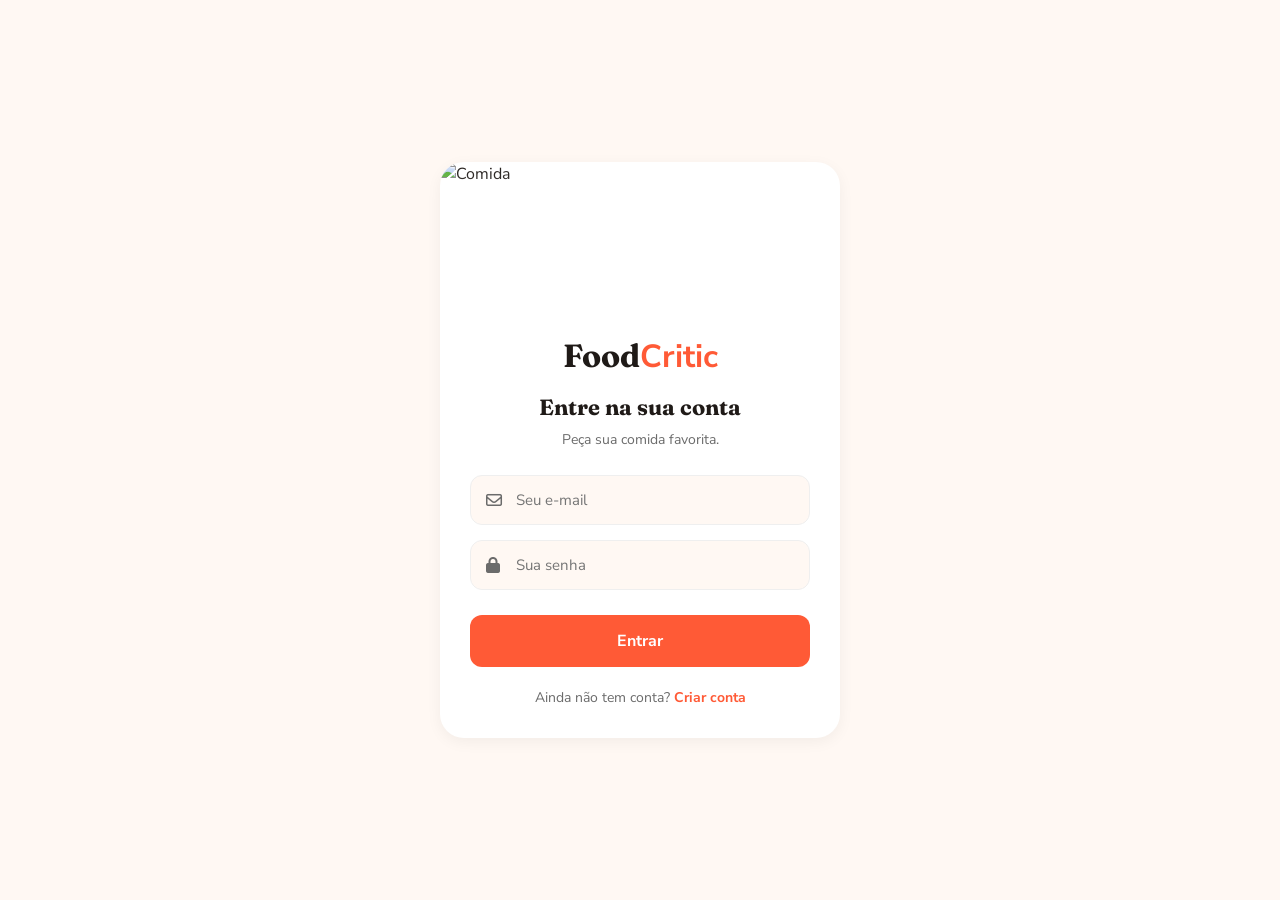
==== login.html @ bb3d12ed "Adicina novas funcionalidades" ====
<!DOCTYPE html>
<html lang="pt-BR">
<head>
  <meta charset="UTF-8">
  <meta name="viewport" content="width=device-width, initial-scale=1.0">
  <title>Entrar - FoodCritic</title>
  <link href="https://fonts.googleapis.com/css2?family=Fraunces:opsz,wght@9..144,700&family=Nunito+Sans:wght@400;600;700;800&display=swap" rel="stylesheet">
  <link href="https://cdnjs.cloudflare.com/ajax/libs/font-awesome/6.5.1/css/all.min.css" rel="stylesheet">
  <link rel="stylesheet" href="css/style.css">
</head>
<body class="login-page">
  <div id="toast-container" class="toast-container"></div>
  <div class="login-container">
    <div class="login-hero">
      <img src="https://images.unsplash.com/photo-1504674900247-0877df9cc836?auto=format&fit=crop&w=800&q=80" alt="Comida">
      <div class="login-hero-overlay"></div>
    </div>
    <div class="login-content">
      <h1 class="login-logo">Food<span>Critic</span></h1>
      <h2 class="login-title">Entre na sua conta</h2>
      <p class="login-subtitle">Peça sua comida favorita.</p>
      <div class="login-form">
        <div class="input-icon-group">
          <i class="far fa-envelope"></i>
          <input type="email" id="auth-email" placeholder="Seu e-mail">
        </div>
        <div class="input-icon-group">
          <i class="fas fa-lock"></i>
          <input type="password" id="auth-password" placeholder="Sua senha">
        </div>
        <button class="btn-auth-primary" onclick="fazerLogin()">Entrar</button>
      </div>
      <p class="login-footer">Ainda não tem conta? <a href="register.html">Criar conta</a></p>
    </div>
  </div>
  <script src="https://cdn.jsdelivr.net/npm/@supabase/supabase-js@2"></script>
  <script src="js/config.js"></script>
  <script src="js/auth.js"></script>
</body>
</html>
---- css/style.css ----
:root { --primary: #ff5a36; --primary-hover: #e04e2d; --bg: #fff8f3; --surface: #fff; --text: #1f1a17; --text-light: #6b6b6b; --border: #efefef; --radius: 16px; --shadow: 0 4px 15px rgba(0,0,0,0.05); }
* { margin: 0; padding: 0; box-sizing: border-box; font-family: 'Nunito Sans', sans-serif; }
body { background-color: var(--bg); color: var(--text); line-height: 1.5; padding-bottom: 70px; }
@media (min-width: 900px) { body { padding-bottom: 0; } }
.logo, h1, h2, h3 { font-family: 'Fraunces', serif; font-weight: 700; }
.muted { color: var(--text-light); font-size: 14px; } .small { font-size: 13px; } .muted-small { color: var(--text-light); font-size: 13px; margin-top: 2px; }
.app-layout { display: flex; min-height: 100vh; max-width: 1200px; margin: 0 auto; }
.sidebar-left, .sidebar-right { display: none; } .main-content { flex: 1; padding: 20px; max-width: 700px; margin: 0 auto; }
@media (min-width: 900px) { .app-layout { padding: 0 20px; } .sidebar-left { display: flex; flex-direction: column; width: 240px; padding: 30px 20px; border-right: 1px solid var(--border); height: 100vh; position: sticky; top: 0; } .sidebar-right { display: block; width: 300px; padding: 30px 20px; border-left: 1px solid var(--border); height: 100vh; position: sticky; top: 0; overflow-y: auto; } .main-content { max-width: none; padding: 40px; } .bottom-nav { display: none; } }
.logo-sidebar { font-size: 28px; margin-bottom: 40px; color: var(--primary); } .nav-menu { display: flex; flex-direction: column; gap: 10px; flex: 1; }
.nav-btn { display: flex; align-items: center; gap: 15px; padding: 15px 20px; background: transparent; border: none; border-radius: 12px; font-size: 16px; font-weight: 600; color: var(--text); cursor: pointer; text-align: left; position: relative; }
.nav-btn.active { background: var(--surface); box-shadow: var(--shadow); color: var(--primary); }
.btn-logout-sidebar { display: flex; align-items: center; gap: 15px; padding: 15px 20px; background: #fff0f0; color: #d32f2f; border: none; border-radius: 12px; font-weight: 700; cursor: pointer; margin-top: auto; }
.bottom-nav { display: flex; justify-content: space-around; position: fixed; bottom: 0; width: 100%; background: var(--surface); border-top: 1px solid var(--border); padding: 10px 0; z-index: 100; }
.bottom-nav .nav-btn { flex-direction: column; gap: 4px; padding: 8px; font-size: 12px; }
.badge { background: var(--primary); color: white; padding: 2px 6px; border-radius: 10px; font-size: 11px; font-weight: bold; position: absolute; top: 5px; right: 5px; } .bottom-nav .badge { position: static; margin-left: 5px; }
.facil-header { margin-bottom: 24px; } .logo-small { color: var(--primary); font-weight: 800; text-transform: uppercase; font-size: 12px; margin-bottom: 8px; } .page-title-facil { font-size: 26px; margin-bottom: 20px; } .section-title-lg { font-size: 18px; margin: 30px 0 15px; }
.cat-chips { display: flex; gap: 8px; overflow-x: auto; padding-bottom: 10px; scrollbar-width: none; }
.chip { background: var(--surface); border: 1px solid var(--border); padding: 8px 16px; border-radius: 20px; font-size: 14px; cursor: pointer; white-space: nowrap; color: var(--text); }
.chip.active { background: var(--text); color: white; border-color: var(--text); }
.rest-list { display: grid; grid-template-columns: 1fr; gap: 16px; } @media (min-width: 600px) { .rest-list { grid-template-columns: repeat(2, 1fr); } }
.rest-card-facil { background: var(--surface); border-radius: var(--radius); border: 1px solid var(--border); box-shadow: var(--shadow); overflow: hidden; display: flex; flex-direction: column; cursor: pointer; text-align: left; padding: 0; width: 100%; }
.rest-card-facil img { width: 100%; height: 140px; object-fit: cover; background: var(--border); } .rest-info { padding: 16px; } .rest-info h3 { font-size: 18px; margin-bottom: 4px; } .rest-info p { font-size: 14px; color: var(--text-light); }
.btn-back-facil { background: none; border: none; font-size: 15px; color: var(--text-light); font-weight: bold; cursor: pointer; margin-bottom: 20px; display: flex; align-items: center; gap: 8px; }
.cover-img { width: 100%; height: 220px; object-fit: cover; border-radius: var(--radius); margin-bottom: 20px; }
.dish-card-facil { display: flex; gap: 15px; background: var(--surface); border: 1px solid var(--border); border-radius: 12px; padding: 15px; margin-bottom: 15px; }
.dish-card-facil img { width: 90px; height: 90px; border-radius: 8px; object-fit: cover; background: var(--border); flex-shrink: 0; }
.dish-body-facil { flex: 1; display: flex; flex-direction: column; } .dish-price-facil { font-weight: bold; color: var(--primary); margin-top: 5px; font-size: 16px; }
.dish-card-facil.unavailable { opacity: 0.6; } .dish-card-facil.unavailable strong { text-decoration: line-through; }
.btn-big { display: inline-flex; align-items: center; justify-content: center; gap: 8px; padding: 14px 20px; border-radius: 12px; font-size: 16px; font-weight: bold; cursor: pointer; border: none; }
.btn-big-primary { background: var(--primary); color: white; } .btn-big-block { width: 100%; } .btn-big-sm { padding: 8px 16px; font-size: 14px; } .btn-big:disabled { opacity: 0.5; cursor: not-allowed; }
.qty-control { display: inline-flex; align-items: center; background: var(--bg); border: 1px solid var(--border); border-radius: 8px; overflow: hidden; }
.qty-control button { background: none; border: none; padding: 8px 12px; font-size: 18px; font-weight: bold; cursor: pointer; color: var(--primary); } .qty-control span { font-weight: bold; min-width: 20px; text-align: center; }
.cart-item-facil { display: flex; justify-content: space-between; align-items: center; padding: 16px 0; border-bottom: 1px solid var(--border); }
.cart-item-info strong { display: block; font-size: 16px; } .cart-item-info .price { color: var(--primary); font-weight: bold; font-size: 14px; }
.total-bar { display: flex; justify-content: space-between; font-size: 20px; font-weight: bold; margin: 24px 0; padding-top: 16px; border-top: 2px dashed var(--border); }
.empty-box { text-align: center; padding: 40px 20px; background: var(--surface); border-radius: var(--radius); border: 1px solid var(--border); } .empty-box i { font-size: 40px; color: var(--text-light); margin-bottom: 15px; } .empty-box p { margin-bottom: 20px; color: var(--text-light); }
.field-facil { margin-bottom: 16px; } .field-facil label { display: block; font-size: 14px; font-weight: bold; margin-bottom: 8px; }
.field-facil input { width: 100%; padding: 14px; border: 1px solid var(--border); border-radius: 10px; font-size: 15px; outline: none; }
.field-facil input:focus { border-color: var(--primary); }
.pay-option { display: flex; align-items: center; gap: 15px; width: 100%; padding: 16px; background: var(--surface); border: 1px solid var(--border); border-radius: 12px; margin-bottom: 10px; cursor: pointer; font-size: 16px; font-weight: bold; text-align: left; }
.pay-option.active { border-color: var(--primary); background: #fff5f2; } .pay-option i:first-child { color: var(--primary); font-size: 20px; } .pay-option .check-icon { margin-left: auto; color: var(--primary); }
.change-box { background: var(--surface); border: 1px solid var(--border); padding: 16px; border-radius: 12px; margin-bottom: 20px; } .change-title { font-weight: bold; margin-bottom: 12px; } .change-row { display: flex; gap: 10px; }
.city-btn { background: var(--surface); border: 1px solid var(--border); padding: 8px 16px; border-radius: 20px; font-size: 14px; cursor: pointer; display: flex; align-items: center; gap: 6px; color: var(--text); } .city-btn.active { background: var(--primary); color: white; border-color: var(--primary); }
.timeline-step-facil { display: flex; gap: 16px; opacity: 0.5; } .timeline-step-facil.done, .timeline-step-facil.current { opacity: 1; }
.timeline-step-facil.current .step-dot { background: var(--primary); color: white; border-color: var(--primary); }
.step-dot { width: 40px; height: 40px; border-radius: 50%; background: var(--bg); border: 2px solid var(--border); display: flex; align-items: center; justify-content: center; color: var(--text-light); z-index: 2; }
.step-line { width: 2px; height: 30px; background: var(--border); margin-left: 19px; margin-top: -5px; margin-bottom: 5px; z-index: 1; }
.step-line.done { background: #2e7d32; }
.success-box { background: #e8f5e9; color: #2e7d32; padding: 16px; border-radius: 12px; text-align: center; font-weight: bold; margin-bottom: 20px; display: flex; align-items: center; justify-content: center; gap: 10px; }
.summary-row { display: flex; justify-content: space-between; margin-bottom: 10px; font-size: 15px; } .summary-total { font-weight: bold; font-size: 18px; margin-top: 10px; padding-top: 10px; border-top: 1px solid var(--border); }
.summary-meta { font-size: 13px; color: var(--text-light); margin-top: 20px; background: var(--surface); padding: 16px; border-radius: 12px; border: 1px solid var(--border); line-height: 1.6; }
.sidebar-section { background: var(--surface); border-radius: var(--radius); padding: 20px; border: 1px solid var(--border); margin-bottom: 20px; }
.sidebar-title { font-size: 18px; margin-bottom: 15px; } .sidebar-sub { font-size: 14px; color: var(--text-light); margin-bottom: 15px; }
.sidebar-items { display: flex; flex-direction: column; gap: 10px; margin-bottom: 15px; } .sidebar-item { display: flex; justify-content: space-between; font-size: 14px; }
.sidebar-total { display: flex; justify-content: space-between; font-weight: bold; font-size: 18px; padding-top: 15px; border-top: 1px solid var(--border); }
.toast-container { position: fixed; bottom: 20px; left: 50%; transform: translateX(-50%); z-index: 9999; display: flex; flex-direction: column; gap: 10px; }
.toast { background: var(--text); color: white; padding: 12px 24px; border-radius: 30px; font-size: 14px; font-weight: bold; box-shadow: 0 4px 12px rgba(0,0,0,0.2); }
.toast.error { background: #d32f2f; } .toast.success { background: #2e7d32; }
.empty-inline { text-align: center; color: var(--text-light); padding: 30px; font-style: italic; }
.login-page { display: flex; align-items: center; justify-content: center; min-height: 100vh; padding: 20px; }
.login-container { background: var(--surface); width: 100%; max-width: 400px; border-radius: 24px; overflow: hidden; box-shadow: var(--shadow); }
.login-hero { height: 180px; position: relative; } .login-hero img { width: 100%; height: 100%; object-fit: cover; }
.login-hero-overlay { position: absolute; inset: 0; background: linear-gradient(to top, var(--surface), transparent); }
.login-content { padding: 30px; margin-top: -40px; position: relative; z-index: 2; }
.login-logo { font-size: 32px; text-align: center; margin-bottom: 10px; } .login-logo span { color: var(--primary); }
.login-title { text-align: center; font-size: 22px; margin-bottom: 5px; } .login-subtitle { text-align: center; color: var(--text-light); font-size: 14px; margin-bottom: 25px; }
.input-icon-group { position: relative; margin-bottom: 15px; } .input-icon-group i { position: absolute; left: 16px; top: 50%; transform: translateY(-50%); color: var(--text-light); }
.input-icon-group input { width: 100%; padding: 14px 14px 14px 45px; border: 1px solid var(--border); border-radius: 12px; font-size: 15px; outline: none; background: var(--bg); }
.input-icon-group input:focus { border-color: var(--primary); }
.btn-auth-primary { width: 100%; padding: 15px; background: var(--primary); color: white; border: none; border-radius: 12px; font-size: 16px; font-weight: bold; cursor: pointer; margin-top: 10px; }
.login-footer { text-align: center; margin-top: 20px; font-size: 14px; color: var(--text-light); } .login-footer a { color: var(--primary); font-weight: bold; text-decoration: none; }
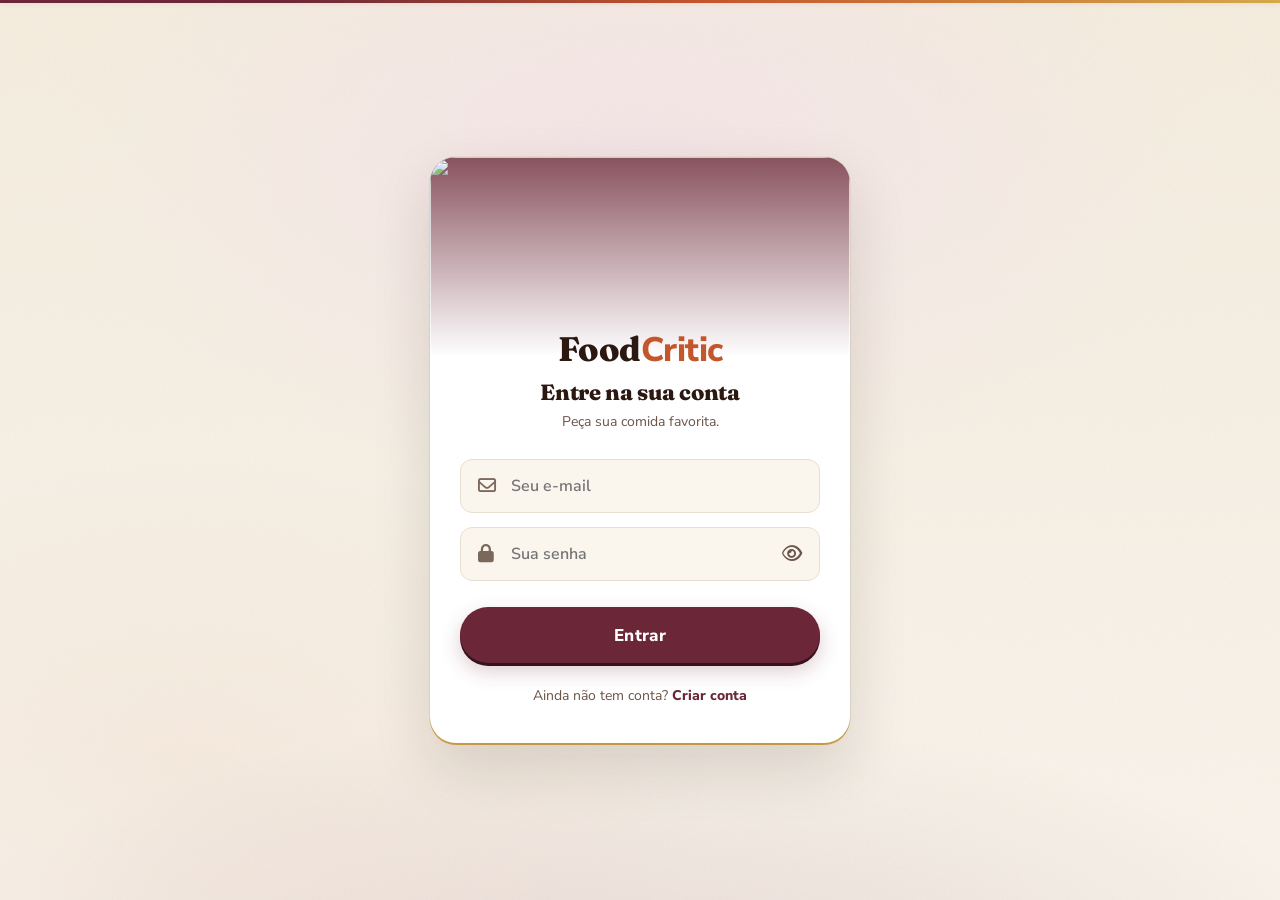
==== commit ea7cf4d0: "Adiciona melhorias de layout e logica" ====
--- a/login.html
+++ b/login.html
@@ -2,39 +2,53 @@
 <html lang="pt-BR">
 <head>
   <meta charset="UTF-8">
-  <meta name="viewport" content="width=device-width, initial-scale=1.0">
-  <title>Entrar - FoodCritic</title>
-  <link href="https://fonts.googleapis.com/css2?family=Fraunces:opsz,wght@9..144,700&family=Nunito+Sans:wght@400;600;700;800&display=swap" rel="stylesheet">
+  <meta name="viewport" content="width=device-width, initial-scale=1, viewport-fit=cover">
+  <meta name="theme-color" content="#6B2737">
+  <title>Entrar · FoodCritic Fácil</title>
+  <link rel="icon" href="data:image/svg+xml,%3Csvg xmlns='http://www.w3.org/2000/svg' viewBox='0 0 100 100'%3E%3Ctext y='.9em' font-size='90'%3E🍝%3C/text%3E%3C/svg%3E">
+  <link rel="preconnect" href="https://fonts.googleapis.com">
+  <link rel="preconnect" href="https://fonts.gstatic.com" crossorigin>
+  <link href="https://fonts.googleapis.com/css2?family=Fraunces:opsz,wght@9..144,700;9..144,800;9..144,900&family=Nunito+Sans:wght@400;600;700;800;900&display=swap" rel="stylesheet">
   <link href="https://cdnjs.cloudflare.com/ajax/libs/font-awesome/6.5.1/css/all.min.css" rel="stylesheet">
   <link rel="stylesheet" href="css/style.css">
+  <link rel="stylesheet" href="css/flow.css">
 </head>
 <body class="login-page">
-  <div id="toast-container" class="toast-container"></div>
-  <div class="login-container">
+  <div id="toast-container" class="toast-container" role="status" aria-live="polite"></div>
+
+  <main class="login-container">
     <div class="login-hero">
-      <img src="https://images.unsplash.com/photo-1504674900247-0877df9cc836?auto=format&fit=crop&w=800&q=80" alt="Comida">
+      <img src="https://images.unsplash.com/photo-1504674900247-0877df9cc836?auto=format&fit=crop&w=800&q=80" alt="" width="800" height="200">
       <div class="login-hero-overlay"></div>
     </div>
     <div class="login-content">
       <h1 class="login-logo">Food<span>Critic</span></h1>
       <h2 class="login-title">Entre na sua conta</h2>
       <p class="login-subtitle">Peça sua comida favorita.</p>
-      <div class="login-form">
+
+      <form id="login-form" class="login-form" novalidate>
         <div class="input-icon-group">
-          <i class="far fa-envelope"></i>
-          <input type="email" id="auth-email" placeholder="Seu e-mail">
+          <label class="sr-only" for="auth-email">E-mail</label>
+          <i class="far fa-envelope" aria-hidden="true"></i>
+          <input type="email" id="auth-email" placeholder="Seu e-mail" autocomplete="email" inputmode="email" required>
         </div>
         <div class="input-icon-group">
-          <i class="fas fa-lock"></i>
-          <input type="password" id="auth-password" placeholder="Sua senha">
+          <label class="sr-only" for="auth-password">Senha</label>
+          <i class="fas fa-lock" aria-hidden="true"></i>
+          <input type="password" id="auth-password" placeholder="Sua senha" autocomplete="current-password" required>
+          <button type="button" class="pw-toggle" data-pw-toggle aria-label="Mostrar senha" aria-pressed="false">
+            <i class="far fa-eye" aria-hidden="true"></i>
+          </button>
         </div>
-        <button class="btn-auth-primary" onclick="fazerLogin()">Entrar</button>
-      </div>
+        <button type="submit" class="btn-auth-primary">Entrar</button>
+      </form>
+
       <p class="login-footer">Ainda não tem conta? <a href="register.html">Criar conta</a></p>
     </div>
-  </div>
-  <script src="https://cdn.jsdelivr.net/npm/@supabase/supabase-js@2"></script>
-  <script src="js/config.js"></script>
-  <script src="js/auth.js"></script>
+  </main>
+
+  <script defer src="https://cdn.jsdelivr.net/npm/@supabase/supabase-js@2"></script>
+  <script defer src="js/config.js"></script>
+  <script defer src="js/auth.js"></script>
 </body>
-</html>+</html>
--- a/css/style.css
+++ b/css/style.css
@@ -1,72 +1,1601 @@
-:root { --primary: #ff5a36; --primary-hover: #e04e2d; --bg: #fff8f3; --surface: #fff; --text: #1f1a17; --text-light: #6b6b6b; --border: #efefef; --radius: 16px; --shadow: 0 4px 15px rgba(0,0,0,0.05); }
-* { margin: 0; padding: 0; box-sizing: border-box; font-family: 'Nunito Sans', sans-serif; }
-body { background-color: var(--bg); color: var(--text); line-height: 1.5; padding-bottom: 70px; }
+/* ============================================================
+   FoodCritic Fácil — style.css
+   FOUNDATION · design system + atmosfera do app
+
+   Identidade: trattoria moderna (papel creme, vinho bordô,
+   terracota, ouro, verde-erva). Fundo em camadas: papel,
+   grão, luz âmbar, calor lateral, vinheta, moldura dourada.
+   ============================================================ */
+
+/* ---------- 1. TOKENS ---------- */
+:root {
+  /* — Vinho bordô (cor de ação) — */
+  --wine: #6B2737;
+  --wine-hover: #5A1F2E;
+  --wine-dark: #4A1826;
+  --wine-deep: #361120;
+  --wine-light: #F5E6E9;
+  --wine-soft: #E8D0D6;
+
+  /* — Terracota (calor, sabor) — */
+  --terracotta: #C4562C;
+  --terracotta-hover: #A84524;
+  --terracotta-light: #FBEEE7;
+
+  /* — Ouro (cerimônia, selos) — */
+  --gold-deep: #8A6620;
+  --gold-bright: #D4A84B;
+  --gold-light: #FCF3E0;
+
+  /* — Verde-erva (fresco, aberto) — */
+  --forest: #3D5A40;
+  --forest-hover: #2E4531;
+  --forest-light: #E9F1E6;
+
+  /* — Erro — */
+  --danger: #A8352F;
+  --danger-light: #FBEAE8;
+
+  /* — Papel / superfícies — */
+  --cream: #FAF5ED;
+  --cream-alt: #F2EAE0;
+  --paper: #FFFFFF;
+  --paper-warm: #FDFBF6;
+
+  /* — Tinta (chocolate) — */
+  --ink: #2B1810;
+  --ink-soft: #4A342A;
+  --ink-muted: #6B5449;
+  --ink-faint: #948275;
+
+  /* — Bordas — */
+  --line: #E8DECF;
+  --line-strong: #D4C6B2;
+
+  /* — Forma — */
+  --radius-xs: 8px;
+  --radius-sm: 12px;
+  --radius: 16px;
+  --radius-lg: 20px;
+  --radius-xl: 26px;
+  --radius-pill: 999px;
+
+  /* — Sombras quentes — */
+  --shadow-xs: 0 1px 2px rgba(43, 24, 16, 0.06);
+  --shadow-sm: 0 2px 8px rgba(43, 24, 16, 0.07);
+  --shadow: 0 6px 18px rgba(43, 24, 16, 0.09);
+  --shadow-lg: 0 14px 32px rgba(43, 24, 16, 0.14);
+  --shadow-wine: 0 8px 20px rgba(107, 39, 55, 0.24);
+
+  /* — Tipografia — */
+  --font-xs: 13px;
+  --font-sm: 14px;
+  --font-base: 16px;
+  --font-md: 17px;
+  --font-lg: 19px;
+  --font-xl: 22px;
+  --font-2xl: 26px;
+  --font-hero: 30px;
+
+  /* — Toque — */
+  --touch: 46px;
+
+  /* — Aliases (compatibilidade) — */
+  --primary: var(--wine);
+  --primary-hover: var(--wine-hover);
+  --primary-dark: var(--wine-deep);
+  --primary-light: var(--wine-light);
+  --primary-soft: var(--wine-soft);
+  --accent: var(--gold-bright);
+  --accent-light: var(--gold-light);
+  --success: var(--forest);
+  --success-light: var(--forest-light);
+  --bg: var(--cream);
+  --surface: var(--paper);
+  --surface-alt: var(--cream-alt);
+  --text: var(--ink);
+  --text-light: var(--ink-muted);
+  --text-muted: var(--ink-faint);
+  --border: var(--line);
+  --border-strong: var(--line-strong);
+}
+
+/* Acessibilidade: alto contraste */
+body.high-contrast {
+  --cream: #FFFFFF;
+  --cream-alt: #F2EDE4;
+  --paper: #FFFFFF;
+  --paper-warm: #FAF7F1;
+  --ink: #000000;
+  --ink-soft: #1A1A1A;
+  --ink-muted: #333333;
+  --ink-faint: #555555;
+  --line: #999999;
+  --line-strong: #555555;
+  --wine: #4A1826;
+  --wine-hover: #361120;
+  --terracotta: #9C3A16;
+  --gold-deep: #6B4E12;
+  --forest: #26402A;
+  --danger: #8B211C;
+}
+
+/* Acessibilidade: texto ampliado */
+body.text-large {
+  --font-xs: 15px;
+  --font-sm: 16px;
+  --font-base: 18px;
+  --font-md: 19px;
+  --font-lg: 21px;
+  --font-xl: 25px;
+  --font-2xl: 30px;
+  --font-hero: 34px;
+  --touch: 54px;
+}
+
+/* ---------- 2. RESET + TIPOGRAFIA BASE ---------- */
+* {
+  margin: 0;
+  padding: 0;
+  box-sizing: border-box;
+  font-family: 'Nunito Sans', -apple-system, BlinkMacSystemFont, sans-serif;
+}
+
+h1, h2, h3, .logo {
+  font-family: 'Fraunces', Georgia, serif;
+  font-weight: 700;
+  letter-spacing: -0.015em;
+  line-height: 1.2;
+  color: var(--ink);
+}
+
+img { display: block; max-width: 100%; }
+a { color: var(--wine); text-decoration: none; transition: color 0.15s; }
+a:hover { color: var(--wine-hover); text-decoration: underline; }
+
+.muted       { color: var(--ink-muted); font-size: var(--font-sm); }
+.muted-small { color: var(--ink-muted); font-size: var(--font-xs); margin-top: 2px; }
+.small       { font-size: var(--font-xs); }
+
+/* ---------- 3. ATMOSFERA · FUNDO EM CAMADAS ---------- */
+body {
+  background-color: var(--cream);
+  background-image: linear-gradient(180deg, #FAF5ED 0%, #F5EEE0 100%);
+  background-attachment: scroll;
+  color: var(--ink);
+  line-height: 1.55;
+  font-size: var(--font-base);
+  padding-bottom: 88px;
+  -webkit-font-smoothing: antialiased;
+  text-rendering: optimizeLegibility;
+  position: relative;
+  min-height: 100vh;
+}
 @media (min-width: 900px) { body { padding-bottom: 0; } }
-.logo, h1, h2, h3 { font-family: 'Fraunces', serif; font-weight: 700; }
-.muted { color: var(--text-light); font-size: 14px; } .small { font-size: 13px; } .muted-small { color: var(--text-light); font-size: 13px; margin-top: 2px; }
-.app-layout { display: flex; min-height: 100vh; max-width: 1200px; margin: 0 auto; }
-.sidebar-left, .sidebar-right { display: none; } .main-content { flex: 1; padding: 20px; max-width: 700px; margin: 0 auto; }
-@media (min-width: 900px) { .app-layout { padding: 0 20px; } .sidebar-left { display: flex; flex-direction: column; width: 240px; padding: 30px 20px; border-right: 1px solid var(--border); height: 100vh; position: sticky; top: 0; } .sidebar-right { display: block; width: 300px; padding: 30px 20px; border-left: 1px solid var(--border); height: 100vh; position: sticky; top: 0; overflow-y: auto; } .main-content { max-width: none; padding: 40px; } .bottom-nav { display: none; } }
-.logo-sidebar { font-size: 28px; margin-bottom: 40px; color: var(--primary); } .nav-menu { display: flex; flex-direction: column; gap: 10px; flex: 1; }
-.nav-btn { display: flex; align-items: center; gap: 15px; padding: 15px 20px; background: transparent; border: none; border-radius: 12px; font-size: 16px; font-weight: 600; color: var(--text); cursor: pointer; text-align: left; position: relative; }
-.nav-btn.active { background: var(--surface); box-shadow: var(--shadow); color: var(--primary); }
-.btn-logout-sidebar { display: flex; align-items: center; gap: 15px; padding: 15px 20px; background: #fff0f0; color: #d32f2f; border: none; border-radius: 12px; font-weight: 700; cursor: pointer; margin-top: auto; }
-.bottom-nav { display: flex; justify-content: space-around; position: fixed; bottom: 0; width: 100%; background: var(--surface); border-top: 1px solid var(--border); padding: 10px 0; z-index: 100; }
-.bottom-nav .nav-btn { flex-direction: column; gap: 4px; padding: 8px; font-size: 12px; }
-.badge { background: var(--primary); color: white; padding: 2px 6px; border-radius: 10px; font-size: 11px; font-weight: bold; position: absolute; top: 5px; right: 5px; } .bottom-nav .badge { position: static; margin-left: 5px; }
-.facil-header { margin-bottom: 24px; } .logo-small { color: var(--primary); font-weight: 800; text-transform: uppercase; font-size: 12px; margin-bottom: 8px; } .page-title-facil { font-size: 26px; margin-bottom: 20px; } .section-title-lg { font-size: 18px; margin: 30px 0 15px; }
-.cat-chips { display: flex; gap: 8px; overflow-x: auto; padding-bottom: 10px; scrollbar-width: none; }
-.chip { background: var(--surface); border: 1px solid var(--border); padding: 8px 16px; border-radius: 20px; font-size: 14px; cursor: pointer; white-space: nowrap; color: var(--text); }
-.chip.active { background: var(--text); color: white; border-color: var(--text); }
-.rest-list { display: grid; grid-template-columns: 1fr; gap: 16px; } @media (min-width: 600px) { .rest-list { grid-template-columns: repeat(2, 1fr); } }
-.rest-card-facil { background: var(--surface); border-radius: var(--radius); border: 1px solid var(--border); box-shadow: var(--shadow); overflow: hidden; display: flex; flex-direction: column; cursor: pointer; text-align: left; padding: 0; width: 100%; }
-.rest-card-facil img { width: 100%; height: 140px; object-fit: cover; background: var(--border); } .rest-info { padding: 16px; } .rest-info h3 { font-size: 18px; margin-bottom: 4px; } .rest-info p { font-size: 14px; color: var(--text-light); }
-.btn-back-facil { background: none; border: none; font-size: 15px; color: var(--text-light); font-weight: bold; cursor: pointer; margin-bottom: 20px; display: flex; align-items: center; gap: 8px; }
-.cover-img { width: 100%; height: 220px; object-fit: cover; border-radius: var(--radius); margin-bottom: 20px; }
-.dish-card-facil { display: flex; gap: 15px; background: var(--surface); border: 1px solid var(--border); border-radius: 12px; padding: 15px; margin-bottom: 15px; }
-.dish-card-facil img { width: 90px; height: 90px; border-radius: 8px; object-fit: cover; background: var(--border); flex-shrink: 0; }
-.dish-body-facil { flex: 1; display: flex; flex-direction: column; } .dish-price-facil { font-weight: bold; color: var(--primary); margin-top: 5px; font-size: 16px; }
-.dish-card-facil.unavailable { opacity: 0.6; } .dish-card-facil.unavailable strong { text-decoration: line-through; }
-.btn-big { display: inline-flex; align-items: center; justify-content: center; gap: 8px; padding: 14px 20px; border-radius: 12px; font-size: 16px; font-weight: bold; cursor: pointer; border: none; }
-.btn-big-primary { background: var(--primary); color: white; } .btn-big-block { width: 100%; } .btn-big-sm { padding: 8px 16px; font-size: 14px; } .btn-big:disabled { opacity: 0.5; cursor: not-allowed; }
-.qty-control { display: inline-flex; align-items: center; background: var(--bg); border: 1px solid var(--border); border-radius: 8px; overflow: hidden; }
-.qty-control button { background: none; border: none; padding: 8px 12px; font-size: 18px; font-weight: bold; cursor: pointer; color: var(--primary); } .qty-control span { font-weight: bold; min-width: 20px; text-align: center; }
-.cart-item-facil { display: flex; justify-content: space-between; align-items: center; padding: 16px 0; border-bottom: 1px solid var(--border); }
-.cart-item-info strong { display: block; font-size: 16px; } .cart-item-info .price { color: var(--primary); font-weight: bold; font-size: 14px; }
-.total-bar { display: flex; justify-content: space-between; font-size: 20px; font-weight: bold; margin: 24px 0; padding-top: 16px; border-top: 2px dashed var(--border); }
-.empty-box { text-align: center; padding: 40px 20px; background: var(--surface); border-radius: var(--radius); border: 1px solid var(--border); } .empty-box i { font-size: 40px; color: var(--text-light); margin-bottom: 15px; } .empty-box p { margin-bottom: 20px; color: var(--text-light); }
-.field-facil { margin-bottom: 16px; } .field-facil label { display: block; font-size: 14px; font-weight: bold; margin-bottom: 8px; }
-.field-facil input { width: 100%; padding: 14px; border: 1px solid var(--border); border-radius: 10px; font-size: 15px; outline: none; }
-.field-facil input:focus { border-color: var(--primary); }
-.pay-option { display: flex; align-items: center; gap: 15px; width: 100%; padding: 16px; background: var(--surface); border: 1px solid var(--border); border-radius: 12px; margin-bottom: 10px; cursor: pointer; font-size: 16px; font-weight: bold; text-align: left; }
-.pay-option.active { border-color: var(--primary); background: #fff5f2; } .pay-option i:first-child { color: var(--primary); font-size: 20px; } .pay-option .check-icon { margin-left: auto; color: var(--primary); }
-.change-box { background: var(--surface); border: 1px solid var(--border); padding: 16px; border-radius: 12px; margin-bottom: 20px; } .change-title { font-weight: bold; margin-bottom: 12px; } .change-row { display: flex; gap: 10px; }
-.city-btn { background: var(--surface); border: 1px solid var(--border); padding: 8px 16px; border-radius: 20px; font-size: 14px; cursor: pointer; display: flex; align-items: center; gap: 6px; color: var(--text); } .city-btn.active { background: var(--primary); color: white; border-color: var(--primary); }
-.timeline-step-facil { display: flex; gap: 16px; opacity: 0.5; } .timeline-step-facil.done, .timeline-step-facil.current { opacity: 1; }
-.timeline-step-facil.current .step-dot { background: var(--primary); color: white; border-color: var(--primary); }
-.step-dot { width: 40px; height: 40px; border-radius: 50%; background: var(--bg); border: 2px solid var(--border); display: flex; align-items: center; justify-content: center; color: var(--text-light); z-index: 2; }
-.step-line { width: 2px; height: 30px; background: var(--border); margin-left: 19px; margin-top: -5px; margin-bottom: 5px; z-index: 1; }
-.step-line.done { background: #2e7d32; }
-.success-box { background: #e8f5e9; color: #2e7d32; padding: 16px; border-radius: 12px; text-align: center; font-weight: bold; margin-bottom: 20px; display: flex; align-items: center; justify-content: center; gap: 10px; }
-.summary-row { display: flex; justify-content: space-between; margin-bottom: 10px; font-size: 15px; } .summary-total { font-weight: bold; font-size: 18px; margin-top: 10px; padding-top: 10px; border-top: 1px solid var(--border); }
-.summary-meta { font-size: 13px; color: var(--text-light); margin-top: 20px; background: var(--surface); padding: 16px; border-radius: 12px; border: 1px solid var(--border); line-height: 1.6; }
-.sidebar-section { background: var(--surface); border-radius: var(--radius); padding: 20px; border: 1px solid var(--border); margin-bottom: 20px; }
-.sidebar-title { font-size: 18px; margin-bottom: 15px; } .sidebar-sub { font-size: 14px; color: var(--text-light); margin-bottom: 15px; }
-.sidebar-items { display: flex; flex-direction: column; gap: 10px; margin-bottom: 15px; } .sidebar-item { display: flex; justify-content: space-between; font-size: 14px; }
-.sidebar-total { display: flex; justify-content: space-between; font-weight: bold; font-size: 18px; padding-top: 15px; border-top: 1px solid var(--border); }
-.toast-container { position: fixed; bottom: 20px; left: 50%; transform: translateX(-50%); z-index: 9999; display: flex; flex-direction: column; gap: 10px; }
-.toast { background: var(--text); color: white; padding: 12px 24px; border-radius: 30px; font-size: 14px; font-weight: bold; box-shadow: 0 4px 12px rgba(0,0,0,0.2); }
-.toast.error { background: #d32f2f; } .toast.success { background: #2e7d32; }
-.empty-inline { text-align: center; color: var(--text-light); padding: 30px; font-style: italic; }
-.login-page { display: flex; align-items: center; justify-content: center; min-height: 100vh; padding: 20px; }
-.login-container { background: var(--surface); width: 100%; max-width: 400px; border-radius: 24px; overflow: hidden; box-shadow: var(--shadow); }
-.login-hero { height: 180px; position: relative; } .login-hero img { width: 100%; height: 100%; object-fit: cover; }
-.login-hero-overlay { position: absolute; inset: 0; background: linear-gradient(to top, var(--surface), transparent); }
-.login-content { padding: 30px; margin-top: -40px; position: relative; z-index: 2; }
-.login-logo { font-size: 32px; text-align: center; margin-bottom: 10px; } .login-logo span { color: var(--primary); }
-.login-title { text-align: center; font-size: 22px; margin-bottom: 5px; } .login-subtitle { text-align: center; color: var(--text-light); font-size: 14px; margin-bottom: 25px; }
-.input-icon-group { position: relative; margin-bottom: 15px; } .input-icon-group i { position: absolute; left: 16px; top: 50%; transform: translateY(-50%); color: var(--text-light); }
-.input-icon-group input { width: 100%; padding: 14px 14px 14px 45px; border: 1px solid var(--border); border-radius: 12px; font-size: 15px; outline: none; background: var(--bg); }
-.input-icon-group input:focus { border-color: var(--primary); }
-.btn-auth-primary { width: 100%; padding: 15px; background: var(--primary); color: white; border: none; border-radius: 12px; font-size: 16px; font-weight: bold; cursor: pointer; margin-top: 10px; }
-.login-footer { text-align: center; margin-top: 20px; font-size: 14px; color: var(--text-light); } .login-footer a { color: var(--primary); font-weight: bold; text-decoration: none; }+
+/* Camada de atmosfera: grão + luz + calor + vinheta */
+body::before {
+  content: "";
+  position: fixed;
+  inset: 0;
+  z-index: -1;
+  pointer-events: none;
+  background-image:
+    url("data:image/svg+xml;utf8,<svg xmlns='http://www.w3.org/2000/svg' width='200' height='200'><filter id='grain'><feTurbulence type='fractalNoise' baseFrequency='0.9' numOctaves='2' stitchTiles='stitch'/><feColorMatrix values='0 0 0 0 0.17  0 0 0 0 0.10  0 0 0 0 0.06  0 0 0 0.05 0'/></filter><rect width='100%' height='100%' filter='url(%23grain)'/></svg>"),
+    radial-gradient(ellipse 90% 55% at 50% 0%, rgba(212, 168, 75, 0.11) 0%, rgba(212, 168, 75, 0.04) 35%, transparent 70%),
+    radial-gradient(ellipse 55% 65% at 100% 30%, rgba(196, 86, 44, 0.05) 0%, transparent 65%),
+    radial-gradient(ellipse 120% 60% at 50% 110%, rgba(107, 39, 55, 0.05) 0%, transparent 60%);
+  background-size: 200px 200px, 100% 100%, 100% 100%, 100% 100%;
+  background-repeat: repeat, no-repeat, no-repeat, no-repeat;
+  background-position: 0 0, center top, right 30%, center bottom;
+  opacity: 0.85;
+}
+
+/* Moldura de marca no topo (lombada de cardápio) */
+body::after {
+  content: "";
+  position: fixed;
+  top: 0; left: 0; right: 0;
+  height: 3px;
+  z-index: 101;
+  pointer-events: none;
+  background: linear-gradient(90deg, var(--wine) 0%, var(--wine) 22%, var(--terracotta) 55%, var(--gold-bright) 100%);
+  box-shadow: 0 1px 4px rgba(43, 24, 16, 0.08);
+}
+
+@supports not (background-image: url("data:image/svg+xml;utf8,<svg xmlns='http://www.w3.org/2000/svg'/>")) {
+  body::before {
+    background-image:
+      repeating-linear-gradient(45deg, rgba(43, 24, 16, 0.015) 0, rgba(43, 24, 16, 0.015) 1px, transparent 1px, transparent 4px),
+      radial-gradient(ellipse 90% 55% at 50% 0%, rgba(212, 168, 75, 0.11), transparent 70%),
+      radial-gradient(ellipse 55% 65% at 100% 30%, rgba(196, 86, 44, 0.05), transparent 65%);
+  }
+}
+
+/* ---------- 4. ACESSIBILIDADE GLOBAL ---------- */
+button:focus-visible,
+a:focus-visible,
+input:focus-visible,
+select:focus-visible,
+textarea:focus-visible,
+[tabindex]:focus-visible {
+  outline: 3px solid var(--wine);
+  outline-offset: 2px;
+  border-radius: 6px;
+}
+
+.sr-only {
+  position: absolute;
+  width: 1px; height: 1px;
+  padding: 0; margin: -1px;
+  overflow: hidden;
+  clip: rect(0, 0, 0, 0);
+  white-space: nowrap;
+  border: 0;
+}
+
+@media (prefers-reduced-motion: reduce) {
+  *, *::before, *::after {
+    animation-duration: 0.01ms !important;
+    animation-iteration-count: 1 !important;
+    transition-duration: 0.01ms !important;
+    scroll-behavior: auto !important;
+  }
+}
+
+/* ---------- 5. LAYOUT ---------- */
+.app-layout {
+  display: flex;
+  min-height: 100vh;
+  max-width: 1220px;
+  margin: 0 auto;
+}
+.sidebar-left, .sidebar-right { display: none; }
+.main-content {
+  flex: 1;
+  padding: 20px;
+  max-width: 720px;
+  margin: 0 auto;
+  width: 100%;
+}
+
+@media (min-width: 900px) {
+  .app-layout { padding: 0 24px; }
+  .sidebar-left {
+    display: flex;
+    flex-direction: column;
+    width: 248px;
+    padding: 32px 20px;
+    border-right: 1px solid var(--line);
+    height: 100vh;
+    position: sticky; top: 0;
+    background: linear-gradient(180deg, var(--paper-warm) 0%, #F7F0E4 100%);
+    box-shadow: inset -40px 0 60px -50px rgba(107, 39, 55, 0.10);
+  }
+  .sidebar-right {
+    display: block;
+    width: 328px;
+    padding: 32px 22px;
+    border-left: 1px solid var(--line);
+    height: 100vh;
+    position: sticky; top: 0;
+    overflow-y: auto;
+    background: linear-gradient(180deg, var(--paper-warm) 0%, #F7F0E4 100%);
+    box-shadow: inset 40px 0 60px -50px rgba(107, 39, 55, 0.10);
+  }
+  .main-content { max-width: none; padding: 42px 52px; }
+  .bottom-nav { display: none; }
+}
+
+/* ---------- 6. NAVEGAÇÃO ---------- */
+.logo-sidebar {
+  font-family: 'Fraunces', serif;
+  font-size: 28px;
+  font-weight: 800;
+  color: var(--wine);
+  letter-spacing: -0.6px;
+  margin-bottom: 42px;
+  line-height: 1.15;
+}
+.logo-sidebar span { color: var(--terracotta); }
+.logo-sidebar::after {
+  content: "";
+  display: block;
+  width: 42px;
+  height: 2px;
+  margin-top: 14px;
+  border-radius: 2px;
+  background: linear-gradient(90deg, var(--gold-bright), transparent);
+}
+
+.nav-menu { display: flex; flex-direction: column; gap: 4px; flex: 1; }
+
+.nav-btn {
+  display: flex;
+  align-items: center;
+  gap: 14px;
+  min-height: var(--touch);
+  padding: 12px 16px;
+  background: transparent;
+  border: none;
+  border-radius: var(--radius-sm);
+  font-size: var(--font-base);
+  font-weight: 700;
+  color: var(--ink-muted);
+  cursor: pointer;
+  text-align: left;
+  position: relative;
+  transition: background 0.15s, color 0.15s;
+}
+.nav-btn:hover { background: var(--cream-alt); color: var(--ink); }
+.nav-btn.active { background: var(--wine-light); color: var(--wine); }
+.nav-btn.active i { color: var(--wine); }
+.nav-btn i { font-size: 22px; }
+
+.btn-logout-sidebar {
+  display: flex;
+  align-items: center;
+  gap: 14px;
+  min-height: var(--touch);
+  padding: 12px 16px;
+  background: var(--danger-light);
+  color: var(--danger);
+  border: none;
+  border-radius: var(--radius-sm);
+  font-weight: 800;
+  font-size: var(--font-sm);
+  cursor: pointer;
+  margin-top: auto;
+  transition: background 0.15s;
+}
+.btn-logout-sidebar:hover { background: #F5D6D3; }
+
+/* Bottom nav — couro elevado */
+.bottom-nav {
+  display: flex;
+  justify-content: space-around;
+  position: fixed;
+  bottom: 0; left: 0;
+  width: 100%;
+  background: linear-gradient(180deg, var(--paper) 0%, #FBF6EC 100%);
+  border-top: 1px solid var(--line);
+  padding: 8px 0 max(12px, env(safe-area-inset-bottom));
+  z-index: 100;
+  box-shadow: 0 -6px 24px rgba(43, 24, 16, 0.06), inset 0 1px 0 rgba(255, 255, 255, 0.9);
+}
+.bottom-nav .nav-btn {
+  flex-direction: column;
+  gap: 3px;
+  padding: 6px 12px;
+  font-size: 11px;
+  font-weight: 800;
+  border-radius: 10px;
+  color: var(--ink-faint);
+  min-width: 64px;
+  min-height: auto;
+}
+.bottom-nav .nav-btn.active { background: transparent; color: var(--wine); }
+.bottom-nav .nav-btn i { font-size: 24px; }
+
+/* Badges (selo em ouro) */
+.badge {
+  background: var(--gold-bright);
+  color: var(--wine-deep);
+  padding: 2px 7px;
+  border-radius: var(--radius-pill);
+  font-size: 11px;
+  font-weight: 900;
+  position: absolute;
+  top: 4px; right: 8px;
+  min-width: 18px;
+  text-align: center;
+  line-height: 1.4;
+  box-shadow: 0 2px 6px rgba(212, 168, 75, 0.4);
+}
+.bottom-nav .badge { position: static; margin-left: 5px; }
+.badge[hidden] { display: none; }
+
+/* ---------- 7. HEADERS EDITORIAIS ---------- */
+.facil-header { margin-bottom: 22px; padding: 8px 0 12px; }
+
+.logo-small {
+  color: var(--wine);
+  font-weight: 900;
+  text-transform: uppercase;
+  letter-spacing: 0.16em;
+  font-size: var(--font-xs);
+  margin-bottom: 10px;
+}
+.logo-small::before {
+  content: "";
+  display: inline-block;
+  width: 22px; height: 2px;
+  background: var(--gold-bright);
+  margin-right: 10px;
+  vertical-align: middle;
+  border-radius: 2px;
+}
+
+.page-title-facil {
+  font-family: 'Fraunces', serif;
+  font-size: var(--font-2xl);
+  font-weight: 800;
+  line-height: 1.18;
+  letter-spacing: -0.02em;
+  margin-bottom: 14px;
+  color: var(--ink);
+}
+.section-title-lg {
+  font-family: 'Fraunces', serif;
+  font-size: var(--font-lg);
+  font-weight: 700;
+  margin: 30px 0 16px;
+  color: var(--ink);
+  letter-spacing: -0.01em;
+  position: relative;
+  padding-left: 16px;
+}
+.section-title-lg::before {
+  content: "";
+  position: absolute;
+  left: 0; top: 50%;
+  transform: translateY(-50%);
+  width: 4px; height: 20px;
+  background: var(--gold-bright);
+  border-radius: 2px;
+}
+
+/* ---------- 8. BUSCA ---------- */
+.search-bar-wrap { position: relative; margin-bottom: 12px; }
+.search-bar-wrap > i {
+  position: absolute;
+  left: 20px; top: 50%;
+  transform: translateY(-50%);
+  color: var(--ink-faint);
+  font-size: 22px;
+  pointer-events: none;
+}
+.search-bar {
+  width: 100%;
+  min-height: 56px;
+  padding: 16px 16px 16px 54px;
+  border: 1.5px solid var(--line);
+  border-radius: var(--radius-pill);
+  background: var(--paper);
+  font-family: inherit;
+  font-size: var(--font-base);
+  font-weight: 600;
+  color: var(--ink);
+  outline: none;
+  transition: border-color 0.15s, box-shadow 0.15s;
+}
+.search-bar:focus { border-color: var(--wine); box-shadow: 0 0 0 4px var(--wine-light); }
+.search-bar::placeholder { color: var(--ink-faint); font-weight: 500; }
+
+/* ---------- 9. FILTROS / CATEGORIAS ---------- */
+.filters-scroll,
+.cat-chips {
+  display: flex;
+  gap: 8px;
+  overflow-x: auto;
+  padding: 4px 0 12px;
+  scrollbar-width: none;
+}
+.filters-scroll::-webkit-scrollbar,
+.cat-chips::-webkit-scrollbar { display: none; }
+
+.filter-pill,
+.chip {
+  display: inline-flex;
+  align-items: center;
+  gap: 6px;
+  min-height: 44px;
+  padding: 10px 18px;
+  border-radius: var(--radius-pill);
+  background: var(--paper);
+  border: 1.5px solid var(--line);
+  font-family: inherit;
+  font-size: var(--font-sm);
+  font-weight: 700;
+  color: var(--ink-soft);
+  white-space: nowrap;
+  cursor: pointer;
+  transition: all 0.18s;
+}
+.filter-pill:hover,
+.chip:hover { border-color: var(--line-strong); color: var(--ink); }
+.filter-pill.active,
+.chip.active {
+  background: var(--wine);
+  color: #fff;
+  border-color: var(--wine);
+  box-shadow: var(--shadow-wine);
+}
+.filter-pill i { font-size: 16px; }
+
+.categories-grid {
+  display: grid;
+  grid-template-columns: repeat(4, 1fr);
+  gap: 10px;
+  margin-bottom: 8px;
+}
+.category-card {
+  display: flex;
+  flex-direction: column;
+  align-items: center;
+  justify-content: center;
+  padding: 16px 8px;
+  min-height: 84px;
+  background: var(--paper);
+  border-radius: var(--radius);
+  border: 1.5px solid var(--line);
+  cursor: pointer;
+  gap: 6px;
+  font-family: inherit;
+  color: var(--ink-soft);
+  transition: transform 0.15s, box-shadow 0.15s, border-color 0.15s;
+}
+.category-card:hover {
+  transform: translateY(-2px);
+  border-color: var(--gold-bright);
+  box-shadow: var(--shadow);
+}
+.category-card .cat-emoji { font-size: 28px; line-height: 1; }
+.category-card span {
+  font-size: 11px;
+  font-weight: 800;
+  text-align: center;
+  color: var(--ink);
+  letter-spacing: 0.01em;
+}
+
+/* ---------- 10. PROMO BANNER ---------- */
+.promo-banner {
+  display: flex;
+  align-items: center;
+  gap: 18px;
+  padding: 24px;
+  background: linear-gradient(135deg, var(--wine) 0%, var(--terracotta) 100%);
+  color: #fff;
+  border-radius: var(--radius-lg);
+  margin: 14px 0 6px;
+  box-shadow: 0 10px 28px rgba(107, 39, 55, 0.28);
+  position: relative;
+  overflow: hidden;
+}
+.promo-banner::after {
+  content: "";
+  position: absolute;
+  right: -50px; top: -50px;
+  width: 180px; height: 180px;
+  background: radial-gradient(circle, rgba(255, 255, 255, 0.16) 0%, transparent 70%);
+  border-radius: 50%;
+}
+.promo-banner h3 {
+  color: #fff;
+  font-family: 'Fraunces', serif;
+  font-size: var(--font-xl);
+  margin-bottom: 4px;
+  font-weight: 800;
+  letter-spacing: -0.01em;
+}
+.promo-banner p { font-size: var(--font-sm); opacity: 0.95; margin-bottom: 14px; }
+.btn-promo {
+  background: var(--gold-bright);
+  color: var(--wine-deep);
+  border: none;
+  min-height: 44px;
+  padding: 10px 22px;
+  border-radius: var(--radius-pill);
+  font-weight: 900;
+  font-size: var(--font-sm);
+  cursor: pointer;
+  display: inline-flex;
+  align-items: center;
+  gap: 6px;
+  letter-spacing: 0.02em;
+  transition: transform 0.1s, background 0.15s;
+}
+.btn-promo:hover  { background: #E5B756; }
+.btn-promo:active { transform: scale(0.96); }
+
+/* ---------- 11. BOTÕES ---------- */
+.btn-big {
+  display: inline-flex;
+  align-items: center;
+  justify-content: center;
+  gap: 10px;
+  min-height: 56px;
+  padding: 0 28px;
+  border: none;
+  border-radius: var(--radius-pill);
+  font-family: inherit;
+  font-size: var(--font-md);
+  font-weight: 800;
+  letter-spacing: 0.01em;
+  cursor: pointer;
+  transition: transform 0.1s, background 0.15s, box-shadow 0.15s;
+}
+.btn-big:active { transform: scale(0.97); }
+.btn-big:disabled { opacity: 0.45; cursor: not-allowed; transform: none; }
+
+.btn-big-primary {
+  background: var(--wine);
+  color: #fff;
+  box-shadow: var(--shadow-wine);
+}
+.btn-big-primary:hover {
+  background: var(--wine-hover);
+  box-shadow: 0 10px 26px rgba(107, 39, 55, 0.32);
+}
+
+.btn-big-ghost {
+  background: var(--paper);
+  color: var(--ink);
+  border: 2px solid var(--line-strong);
+}
+.btn-big-ghost:hover { border-color: var(--wine); color: var(--wine); }
+
+.btn-big-block { display: flex; width: 100%; min-height: 60px; font-size: var(--font-lg); }
+.btn-big-sm    { min-height: 44px; padding: 0 18px; font-size: var(--font-sm); }
+
+.btn-view-menu,
+.btn-add,
+.btn-add-dish {
+  display: inline-flex;
+  align-items: center;
+  justify-content: center;
+  gap: 6px;
+  min-height: 44px;
+  padding: 0 18px;
+  background: var(--wine);
+  color: #fff;
+  border: none;
+  border-radius: var(--radius-pill);
+  font-family: inherit;
+  font-size: var(--font-sm);
+  font-weight: 800;
+  letter-spacing: 0.02em;
+  cursor: pointer;
+  transition: background 0.15s, transform 0.1s, box-shadow 0.15s;
+}
+.btn-view-menu { width: 100%; margin-top: 12px; min-height: 46px; }
+.btn-view-menu:hover,
+.btn-add:hover,
+.btn-add-dish:hover {
+  background: var(--wine-hover);
+  box-shadow: var(--shadow-wine);
+}
+
+.btn-back-facil {
+  display: inline-flex;
+  align-items: center;
+  gap: 8px;
+  min-height: 44px;
+  padding: 0 16px;
+  margin: 4px 0 16px;
+  background: var(--paper);
+  border: 1.5px solid var(--line);
+  border-radius: var(--radius-pill);
+  font-family: inherit;
+  font-size: var(--font-sm);
+  font-weight: 800;
+  color: var(--ink-soft);
+  cursor: pointer;
+  transition: background 0.15s, border-color 0.15s, color 0.15s;
+}
+.btn-back-facil:hover {
+  background: var(--cream-alt);
+  border-color: var(--line-strong);
+  color: var(--ink);
+}
+
+/* ---------- 12. RESTAURANTES ---------- */
+.rest-list {
+  display: flex;
+  flex-direction: column;
+  gap: 18px;
+  margin-top: 10px;
+}
+@media (min-width: 640px) {
+  .rest-list { display: grid; grid-template-columns: repeat(2, 1fr); gap: 20px; }
+}
+
+.rest-card-facil {
+  position: relative;
+  display: flex;
+  flex-direction: column;
+  width: 100%;
+  padding: 0;
+  background: var(--paper);
+  border-radius: var(--radius-lg);
+  border: 1px solid var(--line);
+  box-shadow: var(--shadow-sm);
+  overflow: hidden;
+  text-align: left;
+  cursor: pointer;
+  font-family: inherit;
+  transition: transform 0.2s, box-shadow 0.2s, border-color 0.2s;
+}
+.rest-card-facil:hover {
+  transform: translateY(-3px);
+  box-shadow: var(--shadow-lg);
+  border-color: var(--gold-bright);
+}
+.rest-card-facil:active { transform: translateY(-1px) scale(0.995); }
+.rest-card-facil img {
+  width: 100%;
+  height: 172px;
+  object-fit: cover;
+  background: var(--cream-alt);
+}
+.rest-info { padding: 16px 18px 18px; }
+.rest-info h3 {
+  font-family: 'Fraunces', serif;
+  font-size: var(--font-lg);
+  font-weight: 800;
+  margin-bottom: 4px;
+  letter-spacing: -0.01em;
+}
+.rest-info p { font-size: var(--font-sm); color: var(--ink-muted); margin-top: 2px; }
+
+.rest-meta {
+  display: flex;
+  flex-wrap: wrap;
+  align-items: center;
+  gap: 10px;
+  margin-top: 10px;
+  font-size: var(--font-xs);
+  color: var(--ink-muted);
+  font-weight: 600;
+}
+.rest-meta > span { display: inline-flex; align-items: center; gap: 4px; }
+.rest-meta .rating,
+.rest-meta .rating-badge { color: var(--gold-deep); font-weight: 900; }
+.rest-meta .rating i,
+.rest-meta .rating-badge i { color: var(--gold-bright); font-size: 14px; }
+.rest-meta .dot { width: 3px; height: 3px; background: var(--line-strong); border-radius: 50%; }
+.rest-meta .fee-free { color: var(--forest); font-weight: 800; }
+.rest-meta .fee-paid { color: var(--ink-muted); }
+
+.rest-fee {
+  display: inline-flex;
+  align-items: center;
+  font-size: 12px;
+  font-weight: 800;
+  color: var(--forest);
+  background: var(--forest-light);
+  margin-left: 8px;
+  padding: 3px 10px;
+  border-radius: var(--radius-pill);
+}
+.rest-fee.paid { color: var(--ink-muted); background: var(--cream-alt); }
+
+.status-pill,
+.rest-open-tag {
+  display: inline-flex;
+  align-items: center;
+  gap: 8px;
+  padding: 7px 14px;
+  border-radius: var(--radius-pill);
+  font-size: var(--font-sm);
+  font-weight: 900;
+  letter-spacing: 0.03em;
+  margin-bottom: 12px;
+}
+.status-pill::before,
+.rest-open-tag::before {
+  content: "";
+  width: 8px; height: 8px;
+  border-radius: 50%;
+  background: currentColor;
+}
+.status-pill.open,
+.rest-open-tag { background: var(--forest-light); color: var(--forest); }
+.status-pill.closed,
+.rest-open-tag.closed { background: var(--danger-light); color: var(--danger); }
+.closed-label {
+  color: var(--danger) !important;
+  font-weight: 800;
+  font-size: 13px;
+  margin-top: 8px;
+}
+
+.fav-btn {
+  position: absolute;
+  top: 12px; right: 12px;
+  width: 42px; height: 42px;
+  display: flex;
+  align-items: center;
+  justify-content: center;
+  background: rgba(255, 255, 255, 0.96);
+  border: 1px solid var(--line);
+  border-radius: 50%;
+  color: var(--ink-faint);
+  font-size: 20px;
+  cursor: pointer;
+  box-shadow: var(--shadow-sm);
+  z-index: 2;
+  transition: color 0.15s, transform 0.1s, border-color 0.15s;
+}
+.fav-btn:hover {
+  color: var(--gold-bright);
+  border-color: var(--gold-bright);
+  transform: scale(1.06);
+}
+.fav-btn:active { transform: scale(0.94); }
+.fav-btn.active {
+  color: var(--gold-bright);
+  border-color: var(--gold-bright);
+  background: var(--gold-light);
+}
+
+/* ---------- 13. MENU ---------- */
+.cover-img {
+  width: 100%;
+  height: 240px;
+  object-fit: cover;
+  border-radius: var(--radius-lg);
+  margin-bottom: 18px;
+  background: var(--cream-alt);
+}
+
+.menu-tabs {
+  display: flex;
+  gap: 8px;
+  overflow-x: auto;
+  scrollbar-width: none;
+  margin: 0 -20px;
+  padding: 14px 20px;
+  border-top: 1px solid var(--line);
+  border-bottom: 1px solid var(--line);
+  background: var(--paper-warm);
+  position: sticky;
+  top: 0;
+  z-index: 10;
+}
+.menu-tabs::-webkit-scrollbar { display: none; }
+.menu-tab {
+  min-height: 42px;
+  padding: 10px 18px;
+  border-radius: var(--radius-pill);
+  background: var(--paper);
+  border: 1.5px solid var(--line);
+  font-size: var(--font-sm);
+  font-weight: 800;
+  white-space: nowrap;
+  cursor: pointer;
+  color: var(--ink-soft);
+  font-family: inherit;
+  transition: all 0.15s;
+}
+.menu-tab:hover { border-color: var(--line-strong); color: var(--ink); }
+.menu-tab.active { background: var(--wine); color: #fff; border-color: var(--wine); }
+
+.menu-category-title {
+  font-family: 'Fraunces', serif;
+  font-size: var(--font-xl);
+  font-weight: 700;
+  color: var(--ink);
+  margin: 28px 0 14px;
+  letter-spacing: -0.015em;
+}
+
+.dish-card-facil {
+  display: flex;
+  gap: 16px;
+  padding: 16px;
+  background: var(--paper);
+  border: 1px solid var(--line);
+  border-radius: var(--radius);
+  margin-bottom: 12px;
+  transition: box-shadow 0.18s, border-color 0.18s;
+}
+.dish-card-facil:hover { box-shadow: var(--shadow); border-color: var(--line-strong); }
+.dish-card-facil img {
+  width: 100px; height: 100px;
+  border-radius: var(--radius-sm);
+  object-fit: cover;
+  flex-shrink: 0;
+  background: var(--cream-alt);
+}
+.dish-body-facil {
+  flex: 1;
+  min-width: 0;
+  display: flex;
+  flex-direction: column;
+  gap: 2px;
+}
+.dish-body-facil strong { font-size: var(--font-md); font-weight: 800; color: var(--ink); }
+.dish-body-facil .dish-desc {
+  font-size: var(--font-xs);
+  color: var(--ink-muted);
+  margin-top: 4px;
+  line-height: 1.5;
+  display: -webkit-box;
+  line-clamp: 2;
+  -webkit-line-clamp: 2;
+  -webkit-box-orient: vertical;
+  overflow: hidden;
+}
+.dish-price-facil {
+  font-family: 'Fraunces', serif;
+  font-weight: 800;
+  color: var(--wine);
+  font-size: var(--font-lg);
+  margin: 8px 0 10px;
+  font-variant-numeric: tabular-nums;
+  letter-spacing: -0.01em;
+}
+.dish-actions-facil { margin-top: auto; }
+
+.dish-card-facil.unavailable,
+.menu-item-row.unavailable { opacity: 0.55; pointer-events: none; }
+.dish-card-facil.unavailable strong,
+.menu-item-row.unavailable strong { text-decoration: line-through; color: var(--ink-muted); }
+.dish-card-facil.unavailable .dish-price-facil,
+.menu-item-row.unavailable .menu-item-price { color: var(--ink-faint); }
+
+.qty-control {
+  display: inline-flex;
+  align-items: center;
+  gap: 2px;
+  background: var(--cream-alt);
+  border: 1px solid var(--line);
+  border-radius: var(--radius-pill);
+  padding: 4px;
+}
+.qty-control button {
+  width: 44px; height: 44px;
+  border-radius: 50%;
+  background: var(--paper);
+  border: none;
+  font-size: 20px;
+  font-weight: 900;
+  cursor: pointer;
+  color: var(--wine);
+  display: flex;
+  align-items: center;
+  justify-content: center;
+  transition: background 0.15s, transform 0.1s;
+}
+.qty-control button:hover { background: var(--wine-light); }
+.qty-control button:active { transform: scale(0.9); }
+.qty-control span {
+  min-width: 30px;
+  text-align: center;
+  font-weight: 900;
+  font-size: var(--font-base);
+  color: var(--ink);
+  font-variant-numeric: tabular-nums;
+}
+
+/* ---------- 14. CARRINHO ---------- */
+.cart-item-facil {
+  display: flex;
+  align-items: center;
+  gap: 12px;
+  padding: 14px 16px;
+  background: var(--paper);
+  border: 1px solid var(--line);
+  border-radius: var(--radius);
+  margin-bottom: 10px;
+}
+.cart-item-thumb {
+  width: 60px; height: 60px;
+  border-radius: var(--radius-sm);
+  object-fit: cover;
+  flex-shrink: 0;
+  background: var(--cream-alt);
+}
+.cart-item-info { flex: 1; min-width: 0; }
+.cart-item-info strong { display: block; font-size: var(--font-base); font-weight: 800; color: var(--ink); }
+.cart-item-info .price {
+  color: var(--wine);
+  font-weight: 900;
+  font-size: var(--font-sm);
+  margin-top: 2px;
+  font-variant-numeric: tabular-nums;
+}
+
+.total-bar {
+  display: flex;
+  justify-content: space-between;
+  align-items: center;
+  padding: 20px 24px;
+  background: var(--paper);
+  border: 1.5px solid var(--line-strong);
+  border-radius: var(--radius);
+  font-size: var(--font-md);
+  font-weight: 800;
+  margin: 22px 0;
+}
+.total-bar strong {
+  color: var(--wine);
+  font-family: 'Fraunces', serif;
+  font-size: var(--font-2xl);
+  font-weight: 900;
+  font-variant-numeric: tabular-nums;
+  letter-spacing: -0.02em;
+}
+
+/* ---------- 15. FORMULÁRIOS ---------- */
+.field-facil { margin-bottom: 16px; }
+.field-facil label {
+  display: block;
+  font-size: var(--font-sm);
+  font-weight: 800;
+  color: var(--ink);
+  margin-bottom: 8px;
+  letter-spacing: 0.01em;
+}
+.field-facil input,
+.field-facil select,
+.field-facil textarea {
+  width: 100%;
+  min-height: 54px;
+  padding: 14px 16px;
+  border: 1.5px solid var(--line);
+  border-radius: var(--radius-sm);
+  background: var(--paper);
+  font-family: inherit;
+  font-size: var(--font-base);
+  font-weight: 600;
+  color: var(--ink);
+  outline: none;
+  transition: border-color 0.15s, box-shadow 0.15s;
+}
+.field-facil input:focus,
+.field-facil select:focus,
+.field-facil textarea:focus {
+  border-color: var(--wine);
+  box-shadow: 0 0 0 4px var(--wine-light);
+}
+.field-facil input::placeholder { color: var(--ink-faint); font-weight: 500; }
+
+/* ---------- 16. ENDEREÇO / PAGAMENTO ---------- */
+.address-card {
+  display: flex;
+  align-items: center;
+  gap: 14px;
+  background: var(--paper);
+  border: 1.5px solid var(--line);
+  border-radius: var(--radius);
+  padding: 16px 18px;
+  margin-bottom: 16px;
+}
+.address-card > i { font-size: 24px; color: var(--wine); flex-shrink: 0; }
+.address-card .addr-info { flex: 1; min-width: 0; }
+.address-card .addr-info strong { display: block; font-size: var(--font-sm); font-weight: 800; color: var(--ink); }
+.address-card .addr-info span { font-size: var(--font-xs); color: var(--ink-muted); }
+.btn-change {
+  background: none;
+  border: none;
+  color: var(--wine);
+  font-weight: 800;
+  font-size: var(--font-sm);
+  cursor: pointer;
+  font-family: inherit;
+  padding: 6px;
+}
+.btn-change:hover { text-decoration: underline; }
+
+.pay-option {
+  display: flex;
+  align-items: center;
+  gap: 14px;
+  width: 100%;
+  min-height: 66px;
+  padding: 0 22px;
+  background: var(--paper);
+  border: 1.5px solid var(--line);
+  border-radius: var(--radius);
+  font-family: inherit;
+  font-size: var(--font-base);
+  font-weight: 700;
+  color: var(--ink);
+  text-align: left;
+  cursor: pointer;
+  margin-bottom: 10px;
+  transition: border-color 0.15s, background 0.15s;
+}
+.pay-option:hover { border-color: var(--line-strong); }
+.pay-option i:first-child { font-size: 22px; width: 24px; text-align: center; color: var(--wine); }
+.pay-option.active { border-color: var(--wine); background: var(--wine-light); }
+.pay-option .check-icon {
+  margin-left: auto;
+  color: var(--wine);
+  font-size: 20px;
+  display: none;
+}
+.pay-option.active .check-icon { display: inline-block; }
+
+.change-box {
+  background: var(--paper);
+  border: 1.5px solid var(--line);
+  border-radius: var(--radius);
+  padding: 18px;
+  margin: 8px 0 16px;
+}
+.change-title { font-weight: 800; margin-bottom: 8px; font-size: var(--font-sm); color: var(--ink); }
+.change-row { display: grid; grid-template-columns: 1fr 1fr; gap: 10px; margin-top: 12px; }
+
+.city-grid { display: grid; grid-template-columns: 1fr 1fr; gap: 10px; }
+.city-btn {
+  display: flex;
+  align-items: center;
+  justify-content: center;
+  gap: 8px;
+  min-height: 54px;
+  padding: 12px 18px;
+  background: var(--paper);
+  border: 1.5px solid var(--line);
+  border-radius: var(--radius-sm);
+  font-family: inherit;
+  font-size: var(--font-sm);
+  font-weight: 700;
+  color: var(--ink-soft);
+  cursor: pointer;
+  transition: border-color 0.15s, background 0.15s, color 0.15s;
+}
+.city-btn:hover { border-color: var(--line-strong); color: var(--ink); }
+.city-btn.active { background: var(--wine-light); color: var(--wine); border-color: var(--wine); }
+
+/* ---------- 17. STEPS ---------- */
+.steps {
+  display: flex;
+  align-items: center;
+  gap: 6px;
+  margin-bottom: 26px;
+}
+.step-item { flex: 1; display: flex; flex-direction: column; align-items: center; gap: 8px; }
+.step-item .num {
+  width: 38px; height: 38px;
+  border-radius: 50%;
+  background: var(--paper);
+  border: 2px solid var(--line-strong);
+  display: flex;
+  align-items: center;
+  justify-content: center;
+  font-weight: 800;
+  font-size: var(--font-sm);
+  color: var(--ink-faint);
+  transition: all 0.2s;
+}
+.step-item.active .num {
+  background: var(--wine);
+  border-color: var(--wine);
+  color: #fff;
+  box-shadow: var(--shadow-wine);
+}
+.step-item.done .num {
+  background: var(--forest);
+  border-color: var(--forest);
+  color: #fff;
+}
+.step-item span {
+  font-size: 11px;
+  font-weight: 800;
+  color: var(--ink-faint);
+  text-align: center;
+  letter-spacing: 0.03em;
+}
+.step-item.active span,
+.step-item.done span { color: var(--ink); }
+.step-sep { width: 18px; height: 2px; background: var(--line); border-radius: 2px; }
+
+/* ---------- 18. TIMELINE ---------- */
+.timeline-facil { margin: 22px 0 26px; }
+.timeline-step-facil {
+  display: flex;
+  align-items: center;
+  gap: 16px;
+  padding: 10px 0;
+  opacity: 0.5;
+  transition: opacity 0.3s;
+}
+.timeline-step-facil.done,
+.timeline-step-facil.current { opacity: 1; }
+
+.step-dot {
+  width: 54px; height: 54px;
+  flex-shrink: 0;
+  border-radius: 50%;
+  background: var(--cream-alt);
+  border: 2.5px solid var(--line-strong);
+  color: var(--ink-faint);
+  display: flex;
+  align-items: center;
+  justify-content: center;
+  font-size: 22px;
+  transition: background 0.3s, border-color 0.3s, color 0.3s;
+}
+.timeline-step-facil.done .step-dot {
+  background: var(--forest-light);
+  border-color: var(--forest);
+  color: var(--forest);
+}
+.timeline-step-facil.current .step-dot {
+  background: var(--wine);
+  border-color: var(--wine);
+  color: #fff;
+  animation: pulse-ring 1.9s infinite;
+}
+@keyframes pulse-ring {
+  0%, 100% { box-shadow: 0 0 0 0 rgba(107, 39, 55, 0.4); }
+  50%      { box-shadow: 0 0 0 12px rgba(107, 39, 55, 0); }
+}
+.step-text strong { display: block; font-size: var(--font-base); font-weight: 800; color: var(--ink); }
+.step-text span { font-size: var(--font-sm); color: var(--ink-muted); }
+.step-line {
+  width: 3px; height: 22px;
+  background: var(--line);
+  margin-left: 25px;
+  border-radius: 2px;
+}
+.step-line.done { background: var(--forest); }
+
+/* ---------- 19. SUCESSO / ETA / RESUMO ---------- */
+.success-box {
+  display: flex;
+  align-items: center;
+  gap: 12px;
+  background: var(--forest-light);
+  color: var(--forest);
+  padding: 16px 20px;
+  border-radius: var(--radius);
+  font-weight: 800;
+  font-size: var(--font-sm);
+  margin-bottom: 18px;
+}
+.success-box i { font-size: 24px; }
+
+.eta-card {
+  display: flex;
+  align-items: center;
+  gap: 14px;
+  background: var(--wine-light);
+  border-left: 4px solid var(--wine);
+  border-radius: var(--radius);
+  padding: 18px 20px;
+  margin-bottom: 16px;
+}
+.eta-card i { font-size: 32px; color: var(--wine); flex-shrink: 0; }
+.eta-card .eta-body { flex: 1; }
+.eta-card .eta-body strong {
+  display: block;
+  font-family: 'Fraunces', serif;
+  font-size: var(--font-lg);
+  font-weight: 800;
+  color: var(--wine);
+}
+.eta-card .eta-body span { font-size: var(--font-sm); color: var(--ink-muted); }
+
+.summary-row {
+  display: flex;
+  justify-content: space-between;
+  padding: 11px 0;
+  border-bottom: 1px solid var(--line);
+  font-size: var(--font-sm);
+  color: var(--ink-muted);
+}
+.summary-row span:last-child { color: var(--ink); font-weight: 700; font-variant-numeric: tabular-nums; }
+.summary-total {
+  padding: 18px 0 0;
+  border-top: 2px dashed var(--line-strong);
+  border-bottom: none;
+  margin-top: 10px;
+  font-size: var(--font-lg);
+  font-weight: 900;
+  color: var(--ink);
+}
+.summary-total strong {
+  color: var(--wine);
+  font-family: 'Fraunces', serif;
+  font-size: var(--font-2xl);
+  font-weight: 900;
+}
+.summary-meta {
+  font-size: var(--font-xs);
+  color: var(--ink-muted);
+  background: var(--paper-warm);
+  border: 1px solid var(--line);
+  border-radius: var(--radius);
+  padding: 16px 18px;
+  line-height: 1.75;
+  margin-top: 16px;
+}
+
+/* ---------- 20. ESTADOS VAZIOS ---------- */
+.empty-box {
+  text-align: center;
+  padding: 48px 26px;
+  background: var(--paper-warm);
+  border: 2px dashed var(--line-strong);
+  border-radius: var(--radius-lg);
+  margin: 22px 0;
+}
+.empty-box i { font-size: 54px; color: var(--gold-bright); margin-bottom: 16px; display: block; }
+.empty-box p {
+  margin-bottom: 22px;
+  color: var(--ink-muted);
+  font-size: var(--font-base);
+  font-weight: 600;
+}
+.empty-inline {
+  text-align: center;
+  color: var(--ink-muted);
+  padding: 26px 0;
+  font-size: var(--font-sm);
+  font-weight: 600;
+}
+
+/* ---------- 21. SIDEBAR DIREITA ---------- */
+.sidebar-section {
+  background: var(--paper);
+  border-radius: var(--radius);
+  padding: 22px 20px;
+  border: 1px solid var(--line);
+  margin-bottom: 20px;
+  box-shadow: var(--shadow-sm);
+}
+.sidebar-title {
+  font-family: 'Fraunces', serif;
+  font-size: var(--font-lg);
+  font-weight: 800;
+  margin-bottom: 4px;
+  color: var(--ink);
+}
+.sidebar-sub { font-size: var(--font-xs); color: var(--ink-muted); margin-bottom: 14px; }
+.sidebar-items { display: flex; flex-direction: column; gap: 10px; margin-bottom: 14px; }
+.sidebar-item {
+  display: flex;
+  justify-content: space-between;
+  gap: 12px;
+  font-size: var(--font-sm);
+  color: var(--ink-muted);
+  padding-bottom: 8px;
+  border-bottom: 1px dashed var(--line);
+}
+.sidebar-item span:first-child { overflow: hidden; text-overflow: ellipsis; white-space: nowrap; }
+.sidebar-item strong { color: var(--ink); font-weight: 800; font-variant-numeric: tabular-nums; }
+.sidebar-total {
+  display: flex;
+  justify-content: space-between;
+  align-items: center;
+  padding-top: 16px;
+  border-top: 2px solid var(--ink);
+  font-weight: 900;
+  font-size: var(--font-base);
+  color: var(--ink);
+}
+.sidebar-total strong {
+  color: var(--wine);
+  font-family: 'Fraunces', serif;
+  font-size: var(--font-2xl);
+  font-weight: 900;
+}
+.sidebar-empty { font-size: var(--font-sm); color: var(--ink-faint); padding: 6px 0 10px; }
+.sidebar-status {
+  display: flex;
+  align-items: center;
+  gap: 10px;
+  padding: 14px 16px;
+  background: var(--wine-light);
+  border-radius: var(--radius-sm);
+  color: var(--wine);
+  font-size: var(--font-sm);
+  font-weight: 700;
+  margin-bottom: 12px;
+}
+.sidebar-status i { font-size: 22px; }
+.sidebar-hint { font-size: var(--font-xs); color: var(--ink-muted); line-height: 1.65; }
+
+/* ---------- 22. TOASTS ---------- */
+.toast-container {
+  position: fixed;
+  bottom: 92px;
+  left: 50%;
+  transform: translateX(-50%);
+  z-index: 9999;
+  display: flex;
+  flex-direction: column;
+  gap: 10px;
+  align-items: center;
+  width: max-content;
+  max-width: 90vw;
+  pointer-events: none;
+}
+.toast {
+  background: var(--ink);
+  color: #fff;
+  padding: 14px 24px;
+  border-radius: var(--radius-pill);
+  font-size: var(--font-sm);
+  font-weight: 800;
+  box-shadow: var(--shadow-lg);
+  animation: toast-in 0.28s cubic-bezier(0.2, 0.9, 0.3, 1.2);
+  display: flex;
+  align-items: center;
+  gap: 8px;
+}
+.toast.success { background: var(--forest); }
+.toast.error   { background: var(--danger); }
+@keyframes toast-in {
+  from { opacity: 0; transform: translateY(14px) scale(0.96); }
+  to   { opacity: 1; transform: translateY(0) scale(1); }
+}
+
+/* ---------- 23. SKELETON ---------- */
+.skeleton {
+  background: linear-gradient(90deg, var(--cream-alt) 25%, var(--line) 50%, var(--cream-alt) 75%);
+  background-size: 200% 100%;
+  animation: skeleton-shimmer 1.4s infinite;
+  border-radius: var(--radius-sm);
+}
+@keyframes skeleton-shimmer {
+  0%   { background-position: 200% 0; }
+  100% { background-position: -200% 0; }
+}
+
+/* ---------- 24. LOGIN — atmosfera noturna ---------- */
+.login-page {
+  display: flex;
+  align-items: center;
+  justify-content: center;
+  min-height: 100vh;
+  padding: 20px;
+  background:
+    radial-gradient(ellipse 70% 55% at 50% 18%, var(--wine-light) 0%, transparent 65%),
+    radial-gradient(ellipse 100% 60% at 50% 115%, rgba(107, 39, 55, 0.14) 0%, transparent 60%),
+    radial-gradient(ellipse 60% 50% at 15% 85%, rgba(196, 86, 44, 0.06) 0%, transparent 70%),
+    linear-gradient(180deg, #F5EEE0 0%, var(--cream) 100%);
+  position: relative;
+  overflow: hidden;
+}
+.login-page::before {
+  content: "";
+  position: absolute;
+  inset: 0;
+  pointer-events: none;
+  background-image: url("data:image/svg+xml;utf8,<svg xmlns='http://www.w3.org/2000/svg' width='200' height='200'><filter id='g2'><feTurbulence type='fractalNoise' baseFrequency='0.9' numOctaves='2' stitchTiles='stitch'/><feColorMatrix values='0 0 0 0 0.17  0 0 0 0 0.10  0 0 0 0 0.06  0 0 0 0.06 0'/></filter><rect width='100%' height='100%' filter='url(%23g2)'/></svg>");
+  background-size: 200px 200px;
+  opacity: 0.7;
+}
+.login-container {
+  background: var(--paper);
+  width: 100%;
+  max-width: 420px;
+  border-radius: var(--radius-xl);
+  overflow: hidden;
+  position: relative;
+  z-index: 2;
+  box-shadow:
+    0 24px 60px rgba(43, 24, 16, 0.14),
+    0 2px 0 var(--gold-bright),
+    0 0 0 1px var(--line);
+}
+.login-hero { height: 200px; position: relative; background: var(--wine); }
+.login-hero img { width: 100%; height: 100%; object-fit: cover; }
+.login-hero-overlay {
+  position: absolute; inset: 0;
+  background: linear-gradient(to top, var(--paper), rgba(255, 255, 255, 0.2));
+}
+.login-content { padding: 32px 30px 36px; margin-top: -60px; position: relative; z-index: 2; }
+.login-logo {
+  font-family: 'Fraunces', serif;
+  font-size: 34px;
+  font-weight: 800;
+  text-align: center;
+  margin-bottom: 8px;
+  letter-spacing: -0.5px;
+}
+.login-logo span { color: var(--terracotta); }
+.login-title {
+  text-align: center;
+  font-size: var(--font-xl);
+  font-weight: 800;
+  margin-bottom: 6px;
+  color: var(--ink);
+}
+.login-subtitle {
+  text-align: center;
+  color: var(--ink-muted);
+  font-size: var(--font-sm);
+  margin-bottom: 26px;
+}
+
+.input-icon-group { position: relative; margin-bottom: 14px; }
+.input-icon-group i {
+  position: absolute;
+  left: 18px; top: 50%;
+  transform: translateY(-50%);
+  color: var(--ink-faint);
+  font-size: 18px;
+}
+.input-icon-group input {
+  width: 100%;
+  min-height: 54px;
+  padding: 14px 16px 14px 50px;
+  border: 1.5px solid var(--line);
+  border-radius: var(--radius-sm);
+  font-size: var(--font-base);
+  font-weight: 600;
+  outline: none;
+  background: var(--cream);
+  color: var(--ink);
+  transition: border-color 0.15s, box-shadow 0.15s;
+}
+.input-icon-group input:focus {
+  border-color: var(--wine);
+  background: var(--paper);
+  box-shadow: 0 0 0 4px var(--wine-light);
+}
+
+.btn-auth-primary {
+  width: 100%;
+  min-height: 56px;
+  padding: 16px;
+  background: var(--wine);
+  color: #fff;
+  border: none;
+  border-radius: var(--radius-pill);
+  font-size: var(--font-md);
+  font-weight: 800;
+  cursor: pointer;
+  margin-top: 12px;
+  letter-spacing: 0.02em;
+  box-shadow: var(--shadow-wine);
+  transition: background 0.15s, transform 0.1s;
+}
+.btn-auth-primary:hover  { background: var(--wine-hover); }
+.btn-auth-primary:active { transform: scale(0.98); }
+
+.login-footer {
+  text-align: center;
+  margin-top: 22px;
+  font-size: var(--font-sm);
+  color: var(--ink-muted);
+}
+.login-footer a { color: var(--wine); font-weight: 800; }
+
+/* ---------- 25. ADAPTAÇÕES DE ATMOSFERA ---------- */
+/* Alto contraste: fundo branco liso */
+body.high-contrast::before { opacity: 0.15; }
+body.high-contrast::after { background: linear-gradient(90deg, var(--ink), var(--ink)); }
+body.high-contrast .login-container { box-shadow: 0 24px 60px rgba(0, 0, 0, 0.20), 0 0 0 2px var(--ink); }
+
+/* Mobile: fundo mais leve */
+@media (max-width: 899px) {
+  body::before {
+    background-image:
+      url("data:image/svg+xml;utf8,<svg xmlns='http://www.w3.org/2000/svg' width='200' height='200'><filter id='grain'><feTurbulence type='fractalNoise' baseFrequency='0.9' numOctaves='2' stitchTiles='stitch'/><feColorMatrix values='0 0 0 0 0.17  0 0 0 0 0.10  0 0 0 0 0.06  0 0 0 0.05 0'/></filter><rect width='100%' height='100%' filter='url(%23grain)'/></svg>"),
+      radial-gradient(ellipse 100% 45% at 50% 0%, rgba(212, 168, 75, 0.09) 0%, transparent 65%);
+    background-size: 200px 200px, 100% 100%;
+    background-repeat: repeat, no-repeat;
+    background-position: 0 0, center top;
+  }
+}
+
+/* Print: sem textura */
+@media print {
+  body { background: #FFFFFF !important; }
+  body::before,
+  body::after { display: none !important; }
+}
+
+/* ---------- 26. RESPONSIVO ---------- */
+@media (max-width: 999px) {
+  .page-title-facil { font-size: 26px; }
+  .cover-img { height: 190px; border-radius: 18px; }
+  .rest-card-facil img { height: 152px; }
+  .city-grid { grid-template-columns: 1fr; }
+  .change-row { grid-template-columns: 1fr; }
+}
+@media (max-width: 600px) {
+  .categories-grid { gap: 8px; }
+  .category-card { padding: 14px 6px; min-height: 74px; }
+  .category-card .cat-emoji { font-size: 24px; }
+  .category-card span { font-size: 10px; }
+  .page-title-facil { font-size: 24px; }
+}
--- a/css/flow.css
+++ b/css/flow.css
@@ -0,0 +1,481 @@
+/* ============================================================
+   FoodCritic Fácil — flow.css
+   FLUXO · navegação fluida + componentes do app + toques de trattoria
+
+   Ordem de carregamento: style.css → lite.css → flow.css
+   (login/register carregam só style.css → flow.css)
+
+   Índice
+    0. Tokens extras           8. Cards · micro-interações
+    1. Base de toque           9. Carrinho · remover
+    2. Entrada de telas       10. Total em comanda
+    3. Navegação              11. Stepper
+    4. Barra do carrinho      12. Formulários · login
+    5. Botão fixo (checkout)  13. Toasts · diálogo
+    6. Abas, chips, busca     14. Esqueleto · imagens · helpers
+    7. Alvos de toque         15. Atmosfera
+   ============================================================ */
+
+/* ---------- 0. TOKENS EXTRAS ---------- */
+:root {
+  --ease-out: cubic-bezier(0.22, 1, 0.36, 1);
+  --nav-h: 76px;                  /* altura da bottom-nav */
+  --safe-b: env(safe-area-inset-bottom, 0px);
+  --ink-faint: #7A685B;           /* #948275 dava ~3,4:1; este passa de 4,5:1 */
+}
+
+/* ---------- 1. BASE DE TOQUE ---------- */
+html {
+  scroll-behavior: smooth;
+  scroll-padding-top: calc(var(--touch) + 40px);
+}
+body { overscroll-behavior-x: none; }
+
+button, a, [role="button"], .nav-btn, .chip, .filter-pill {
+  -webkit-tap-highlight-color: transparent;
+  touch-action: manipulation;                 /* sem atraso de 300ms */
+}
+h1:focus { outline: none; }                   /* foco programático ao trocar de tela */
+
+/* hover "grudado" no celular: só levanta cards onde existe mouse */
+@media (hover: none) {
+  .rest-card-facil:hover,
+  .category-card:hover { transform: none; }
+}
+
+/* app só aparece depois de confirmar a sessão (sem "piscar" antes do redirect) */
+body.is-booting .app-layout,
+body.is-booting .bottom-nav { visibility: hidden; }
+
+/* ---------- 2. ENTRADA DE TELAS ---------- */
+@view-transition { navigation: auto; }        /* login → app com fade */
+::view-transition-old(root) { animation: 140ms ease-in both view-out; }
+::view-transition-new(root) { animation: 280ms var(--ease-out) both view-in; }
+
+/* o app.js adiciona .view-enter em #view-content a cada navegação */
+.view-enter > * { animation: view-in 0.32s var(--ease-out) backwards; }
+.view-enter > *:nth-child(2) { animation-delay: 40ms; }
+.view-enter > *:nth-child(3) { animation-delay: 80ms; }
+.view-enter > *:nth-child(4) { animation-delay: 120ms; }
+.view-enter > *:nth-child(n+5) { animation-delay: 160ms; }
+
+@keyframes view-in  { from { opacity: 0; transform: translateY(10px); } to { opacity: 1; transform: none; } }
+@keyframes view-out { to   { opacity: 0; } }
+
+@media (prefers-reduced-motion: reduce) {
+  ::view-transition-group(*),
+  ::view-transition-old(*),
+  ::view-transition-new(*) { animation: none !important; }
+}
+
+/* ---------- 3. NAVEGAÇÃO PRINCIPAL ---------- */
+.bottom-nav { padding-inline: 6px; }
+.bottom-nav .nav-btn {
+  flex: 1;
+  min-width: 0;
+  min-height: 56px;
+  font-size: 12px;
+  transition: color 0.2s, transform 0.15s var(--ease-out);
+}
+.bottom-nav .nav-btn:active { transform: scale(0.94); }
+.bottom-nav .nav-btn i { transition: transform 0.25s var(--ease-out); }
+.bottom-nav .nav-btn.active i { transform: translateY(-2px) scale(1.1); }
+
+/* "lombada" dourada sobre o item ativo */
+.bottom-nav .nav-btn::before {
+  content: "";
+  position: absolute;
+  top: -8px; left: 50%;
+  width: 30px; height: 3px;
+  border-radius: 0 0 4px 4px;
+  background: var(--gold-bright);
+  transform: translateX(-50%) scaleX(0);
+  transition: transform 0.25s var(--ease-out);
+}
+.bottom-nav .nav-btn.active::before { transform: translateX(-50%) scaleX(1); }
+
+/* selo do carrinho sobre o ícone */
+.bottom-nav .badge {
+  position: absolute;
+  top: 0; left: calc(50% + 6px);
+  margin: 0;
+}
+.badge.bump { animation: bump 0.35s var(--ease-out); }
+@keyframes bump { 40% { transform: scale(1.35); } }
+
+body.text-large .bottom-nav .nav-btn { font-size: 13px; }
+
+@media (min-width: 900px) {
+  .sidebar-left .nav-btn { transition: background 0.15s, color 0.15s, transform 0.15s var(--ease-out); }
+  .sidebar-left .nav-btn:hover { transform: translateX(3px); }
+  .sidebar-left .nav-btn::before {
+    content: "";
+    position: absolute;
+    left: 0; top: 10px; bottom: 10px;
+    width: 4px;
+    border-radius: 0 4px 4px 0;
+    background: var(--gold-bright);
+    transform: scaleY(0);
+    transition: transform 0.2s var(--ease-out);
+  }
+  .sidebar-left .nav-btn.active::before { transform: scaleY(1); }
+  .only-mobile { display: none !important; }
+}
+
+/* cabeçalho da tela inicial: marca + botão sair (mobile) */
+.header-row { display: flex; align-items: center; justify-content: space-between; gap: 12px; }
+.header-row .logo-small { margin-bottom: 10px; }
+.btn-account {
+  width: 44px; height: 44px;
+  display: grid; place-items: center;
+  margin-top: -8px;
+  background: var(--paper);
+  border: 1.5px solid var(--line);
+  border-radius: 50%;
+  color: var(--ink-muted);
+  font-size: 18px;
+  cursor: pointer;
+  transition: background 0.15s, color 0.15s, border-color 0.15s;
+}
+.btn-account:hover { background: var(--danger-light); color: var(--danger); border-color: var(--danger); }
+
+/* ---------- 4. BARRA DO CARRINHO ("comanda flutuante") ---------- */
+.cart-bar {
+  position: fixed;
+  left: 12px; right: 12px;
+  bottom: calc(var(--nav-h) + var(--safe-b) + 8px);
+  z-index: 99;
+  display: flex;
+  align-items: center;
+  gap: 12px;
+  min-height: 60px;
+  padding: 7px 7px 7px 10px;
+  border: none;
+  border-radius: var(--radius-pill);
+  background: var(--wine);
+  color: #fff;
+  font-family: inherit;
+  cursor: pointer;
+  box-shadow: 0 2px 0 var(--wine-deep), var(--shadow-wine);
+  transition: transform 0.12s, background 0.15s;
+}
+.cart-bar:not([hidden]) { animation: sheet-up 0.38s var(--ease-out); }
+.cart-bar[hidden] { display: none; }
+.cart-bar:hover  { background: var(--wine-hover); }
+.cart-bar:active { transform: scale(0.98); }
+.cart-bar-count {
+  width: 36px; height: 36px;
+  display: grid; place-items: center;
+  border-radius: 50%;
+  background: var(--gold-bright);
+  color: var(--wine-deep);
+  font-weight: 900;
+}
+.cart-bar-label { flex: 1; text-align: left; font-weight: 800; font-size: var(--font-base); }
+.cart-bar-total {
+  padding: 11px 18px;
+  border-radius: var(--radius-pill);
+  background: rgba(255, 255, 255, 0.16);
+  font-family: 'Fraunces', serif;
+  font-size: var(--font-lg);
+  font-weight: 900;
+  font-variant-numeric: tabular-nums;
+}
+@keyframes sheet-up { from { opacity: 0; transform: translateY(24px); } to { opacity: 1; transform: none; } }
+
+body.has-cart-bar { padding-bottom: calc(var(--nav-h) + var(--safe-b) + 84px); }
+@media (min-width: 900px) {
+  .cart-bar { display: none; }                /* no desktop o carrinho já fica na lateral */
+  body.has-cart-bar { padding-bottom: 0; }
+}
+
+/* ---------- 5. BOTÃO FIXO DE AÇÃO (checkout) ---------- */
+.sticky-cta {
+  position: sticky;
+  bottom: calc(var(--nav-h) + var(--safe-b));
+  z-index: 20;
+  margin: 18px -20px 0;
+  padding: 14px 20px 12px;
+  background: linear-gradient(180deg, transparent 0%, var(--cream) 32%);
+}
+@media (min-width: 900px) {
+  .sticky-cta { bottom: 0; margin-inline: -52px; padding-inline: 52px; }
+}
+
+/* ---------- 6. ABAS, CHIPS E BUSCA ---------- */
+.menu-tabs {
+  scroll-snap-type: x proximity;
+  background: rgba(253, 251, 246, 0.92);
+  -webkit-backdrop-filter: blur(10px);
+  backdrop-filter: blur(10px);
+}
+.menu-tab { scroll-snap-align: center; min-height: max(42px, var(--touch)); }
+.menu-tab.active { box-shadow: var(--shadow-wine); }
+.menu-category-title { scroll-margin-top: calc(var(--touch) + 40px); }
+@media (min-width: 900px) {
+  .menu-tabs { margin: 0 -52px; padding: 14px 52px; }     /* style.css assume 20px; no desktop são 52px */
+}
+
+/* esmaecido nas bordas indica que dá para rolar */
+.filters-scroll,
+.cat-chips {
+  scroll-snap-type: x proximity;
+  margin-inline: -16px;
+  padding-inline: 16px;
+  -webkit-mask-image: linear-gradient(90deg, transparent 0, #000 14px, #000 calc(100% - 28px), transparent 100%);
+  mask-image: linear-gradient(90deg, transparent 0, #000 14px, #000 calc(100% - 28px), transparent 100%);
+}
+.filter-pill, .chip { scroll-snap-align: start; min-height: max(44px, var(--touch)); }
+
+.search-bar-wrap.is-sticky { position: sticky; top: 8px; z-index: 15; }
+.search-bar-wrap.is-sticky .search-bar { box-shadow: var(--shadow); }
+.search-bar::-webkit-search-cancel-button { height: 20px; width: 20px; cursor: pointer; }
+
+/* ---------- 7. ALVOS DE TOQUE E LEITURA ---------- */
+.btn-view-menu, .btn-add, .btn-add-dish,
+.btn-big-sm, .btn-back-facil, .btn-promo { min-height: max(44px, var(--touch)); }
+.fav-btn { width: 44px; height: 44px; }
+
+.category-card span,
+.step-item span { font-size: 12px; }
+body.text-large .category-card span,
+body.text-large .step-item span { font-size: 14px; }
+
+/* ---------- 8. CARDS · MICRO-INTERAÇÕES ---------- */
+a.rest-card-facil { color: inherit; text-decoration: none; }     /* card agora é um link real */
+a.rest-card-facil:hover { color: inherit; text-decoration: none; }
+.rest-card-facil img,
+.dish-card-facil img { transition: transform 0.5s var(--ease-out), filter 0.3s; }
+.rest-card-facil:hover img { transform: scale(1.04); }
+.rest-card-facil:focus-visible { outline-offset: 4px; border-radius: var(--radius-lg); }
+.rest-card-facil .rest-meta { margin-top: 12px; }
+
+/* restaurante fechado: foto em preto e branco, o cardápio continua acessível */
+.rest-card-facil:has(.closed-label) img,
+.rest-card-facil:has(.rest-open-tag.closed) img { filter: grayscale(0.9) brightness(0.96); }
+
+.category-card:active { transform: scale(0.96); }
+.category-card:hover .cat-emoji { animation: emoji-hop 0.5s var(--ease-out); }
+@keyframes emoji-hop { 40% { transform: translateY(-6px) rotate(-6deg); } 70% { transform: translateY(0) rotate(3deg); } }
+
+/* prato já no carrinho: filete vinho + fundo suave */
+.dish-card-facil.in-cart {
+  border-color: var(--wine-soft);
+  background: linear-gradient(90deg, var(--wine-light) 0%, var(--paper) 45%);
+  box-shadow: inset 4px 0 0 var(--wine), var(--shadow-sm);
+}
+.dish-actions-facil { padding-top: 10px; }
+
+.qty-control span.bump { animation: bump 0.25s var(--ease-out); }
+.cart-item-facil .qty-control { flex-shrink: 0; }
+
+/* ---------- 9. CARRINHO · REMOVER COM ELEGÂNCIA ---------- */
+.cart-item-facil.is-leaving {
+  overflow: hidden;
+  animation: item-out 0.28s var(--ease-out) forwards;
+}
+@keyframes item-out {
+  from { max-height: 140px; }
+  to   { opacity: 0; transform: translateX(32px); max-height: 0; margin-bottom: 0; padding-block: 0; border-width: 0; }
+}
+.lead { margin-bottom: 16px; }
+
+/* ---------- 10. TOTAL EM FORMATO DE COMANDA ---------- */
+.total-bar {
+  background: var(--paper-warm);
+  border: 1.5px dashed var(--line-strong);
+  box-shadow: none;
+  -webkit-mask:
+    radial-gradient(circle 10px at 0 50%, #0000 97%, #000) left / 51% 100% no-repeat,
+    radial-gradient(circle 10px at 100% 50%, #0000 97%, #000) right / 51% 100% no-repeat;
+  mask:
+    radial-gradient(circle 10px at 0 50%, #0000 97%, #000) left / 51% 100% no-repeat,
+    radial-gradient(circle 10px at 100% 50%, #0000 97%, #000) right / 51% 100% no-repeat;
+}
+
+/* ---------- 11. ETAPAS (stepper) ---------- */
+ol.steps { list-style: none; align-items: flex-start; }
+.steps:has(.step-sep) .step-item { flex: 0 0 auto; min-width: 64px; }
+.step-sep {
+  flex: 1;
+  width: auto;
+  min-width: 12px;
+  margin-top: 18px;                           /* alinha com o centro dos círculos */
+  transition: background 0.4s;
+}
+.step-item.done + .step-sep { background: var(--forest); }
+.step-item.active + .step-sep { background: linear-gradient(90deg, var(--forest), var(--line)); }
+.step-item .num i { font-size: 14px; }
+
+/* ---------- 12. FORMULÁRIOS · LOGIN ---------- */
+.field-facil input:user-invalid,
+.field-facil select:user-invalid,
+.field-facil textarea:user-invalid {
+  border-color: var(--danger);
+  box-shadow: 0 0 0 4px var(--danger-light);
+}
+.field-facil input:user-valid:not(:placeholder-shown) { border-color: var(--forest); }
+.field-facil input:-webkit-autofill,
+.input-icon-group input:-webkit-autofill {
+  -webkit-text-fill-color: var(--ink);
+  box-shadow: 0 0 0 100px var(--cream) inset;
+}
+.field-label { display: block; font-size: var(--font-sm); font-weight: 800; color: var(--ink); margin-bottom: 8px; }
+.field-inline { margin: 16px 0 0; }
+.is-readonly { background: var(--cream-alt) !important; cursor: not-allowed; color: var(--ink-muted); }
+.row-2 { display: grid; grid-template-columns: 1fr 1fr; gap: 14px; margin-top: 14px; }
+
+.pay-option.active .check-icon { animation: pop 0.28s var(--ease-out); }
+@keyframes pop { from { transform: scale(0.4); opacity: 0; } to { transform: scale(1); opacity: 1; } }
+
+/* mapa */
+.map-box {
+  height: 260px;
+  margin-bottom: 12px;
+  border: 1.5px solid var(--line);
+  border-radius: var(--radius);
+  overflow: hidden;
+  background: var(--cream-alt);
+  z-index: 1;
+}
+.btn-locate { width: 100%; }
+
+/* login: botão mostrar/ocultar senha */
+.input-icon-group .pw-toggle {
+  position: absolute;
+  right: 6px; top: 50%;
+  transform: translateY(-50%);
+  width: 44px; height: 44px;
+  display: grid; place-items: center;
+  background: none;
+  border: none;
+  border-radius: 50%;
+  color: var(--ink-muted);
+  cursor: pointer;
+}
+.input-icon-group .pw-toggle:hover { background: var(--cream-alt); color: var(--ink); }
+.input-icon-group .pw-toggle i { position: static; transform: none; font-size: 18px; color: inherit; }
+.input-icon-group:has(.pw-toggle) input { padding-right: 54px; }
+.btn-auth-primary:disabled { opacity: 0.7; cursor: wait; }
+
+/* ---------- 13. TOASTS · DIÁLOGO ---------- */
+.toast-container { bottom: calc(var(--nav-h) + var(--safe-b) + 16px); }
+body.has-cart-bar .toast-container { bottom: calc(var(--nav-h) + var(--safe-b) + 84px); }
+body.login-page .toast-container { bottom: 24px; }
+@media (min-width: 900px) {
+  .toast-container,
+  body.has-cart-bar .toast-container { bottom: 28px; }
+}
+.toast-action {
+  margin-left: 6px;
+  min-height: 36px;
+  padding: 0 10px;
+  background: none;
+  border: none;
+  color: var(--gold-bright);
+  font-family: inherit;
+  font-weight: 900;
+  cursor: pointer;
+  pointer-events: auto;                       /* o container ignora cliques; o botão não */
+}
+
+.dialog {
+  width: min(92vw, 400px);
+  margin: auto;
+  padding: 26px 24px 22px;
+  background: var(--paper);
+  color: var(--ink);
+  border: none;
+  border-radius: var(--radius-xl);
+  box-shadow: 0 24px 60px rgba(43, 24, 16, 0.28), 0 2px 0 var(--gold-bright);
+}
+.dialog[open] { animation: sheet-up 0.3s var(--ease-out); }
+.dialog::backdrop { background: rgba(43, 24, 16, 0.5); -webkit-backdrop-filter: blur(3px); backdrop-filter: blur(3px); }
+.dialog h2 { font-size: var(--font-xl); margin-bottom: 8px; }
+.dialog-actions { display: flex; gap: 10px; margin-top: 22px; }
+.dialog-actions .btn-big { flex: 1; padding: 0 12px; }
+
+/* ---------- 14. ESQUELETO · IMAGENS · HELPERS ---------- */
+.sk-line { height: 14px; margin-bottom: 14px; }
+.sk-short { width: 40%; }
+.sk-title { height: 30px; width: 78%; margin-bottom: 22px; }
+.sk-chips { display: flex; gap: 8px; margin-bottom: 22px; }
+.sk-chips span { width: 84px; height: 44px; border-radius: var(--radius-pill); }
+.sk-card { height: 250px; border-radius: var(--radius-lg); }
+
+img.is-broken {
+  background: repeating-linear-gradient(135deg, var(--cream-alt) 0 10px, var(--line) 10px 11px);
+}
+.avatar { width: 48px; height: 48px; border-radius: 50%; object-fit: cover; flex-shrink: 0; }
+.profile-row { display: flex; align-items: center; gap: 12px; }
+.profile-info { flex: 1; min-width: 0; display: flex; flex-direction: column; }
+.profile-info strong { font-weight: 700; overflow: hidden; text-overflow: ellipsis; white-space: nowrap; }
+.mt-16 { margin-top: 16px; }
+.mt-24 { margin-top: 24px; }
+
+/* ---------- 15. ATMOSFERA DE TRATTORIA ---------- */
+/* toalha xadrez (gingham) sutil sobre o banner promocional */
+.promo-banner::before {
+  content: "";
+  position: absolute;
+  inset: 0;
+  pointer-events: none;
+  opacity: 0.12;
+  mix-blend-mode: overlay;
+  background-image:
+    repeating-linear-gradient(0deg,  rgba(255, 255, 255, 0.55) 0 14px, transparent 14px 28px),
+    repeating-linear-gradient(90deg, rgba(255, 255, 255, 0.55) 0 14px, transparent 14px 28px);
+}
+.promo-banner > * { position: relative; z-index: 1; }
+
+.empty-box i { animation: float 3.2s ease-in-out infinite; }
+@keyframes float { 50% { transform: translateY(-8px); } }
+
+.btn-big-primary,
+.btn-auth-primary { box-shadow: 0 3px 0 var(--wine-deep), var(--shadow-wine); }
+.btn-big-primary:active,
+.btn-auth-primary:active { transform: translateY(2px); box-shadow: 0 1px 0 var(--wine-deep); }
+
+/* ---------- Telefone com bandeira / DDI ---------- */
+.phone-input-group {
+  display: flex;
+  gap: 0;
+  border: 1.5px solid var(--line);
+  border-radius: var(--radius-sm);
+  overflow: hidden;
+  background: var(--paper);
+  transition: border-color 0.15s, box-shadow 0.15s;
+}
+.phone-input-group:focus-within {
+  border-color: var(--wine);
+  box-shadow: 0 0 0 4px var(--wine-light);
+}
+.phone-country-select {
+  flex: 0 0 auto;
+  min-width: 112px;
+  padding: 14px 28px 14px 12px;
+  border: none;
+  border-right: 1px solid var(--line);
+  background: var(--cream-alt);
+  font-size: var(--font-sm);
+  font-weight: 700;
+  color: var(--ink);
+  cursor: pointer;
+  outline: none;
+  appearance: none;
+  -webkit-appearance: none;
+  background-image: url("data:image/svg+xml,%3Csvg xmlns='http://www.w3.org/2000/svg' width='12' height='12' viewBox='0 0 12 12'%3E%3Cpath fill='%236B5449' d='M6 8L1 3h10z'/%3E%3C/svg%3E");
+  background-repeat: no-repeat;
+  background-position: right 10px center;
+}
+.phone-input-group input {
+  flex: 1;
+  min-width: 0;
+  min-height: 54px;
+  padding: 14px 16px;
+  border: none;
+  background: transparent;
+  font-size: var(--font-base);
+  font-weight: 600;
+  outline: none;
+}
